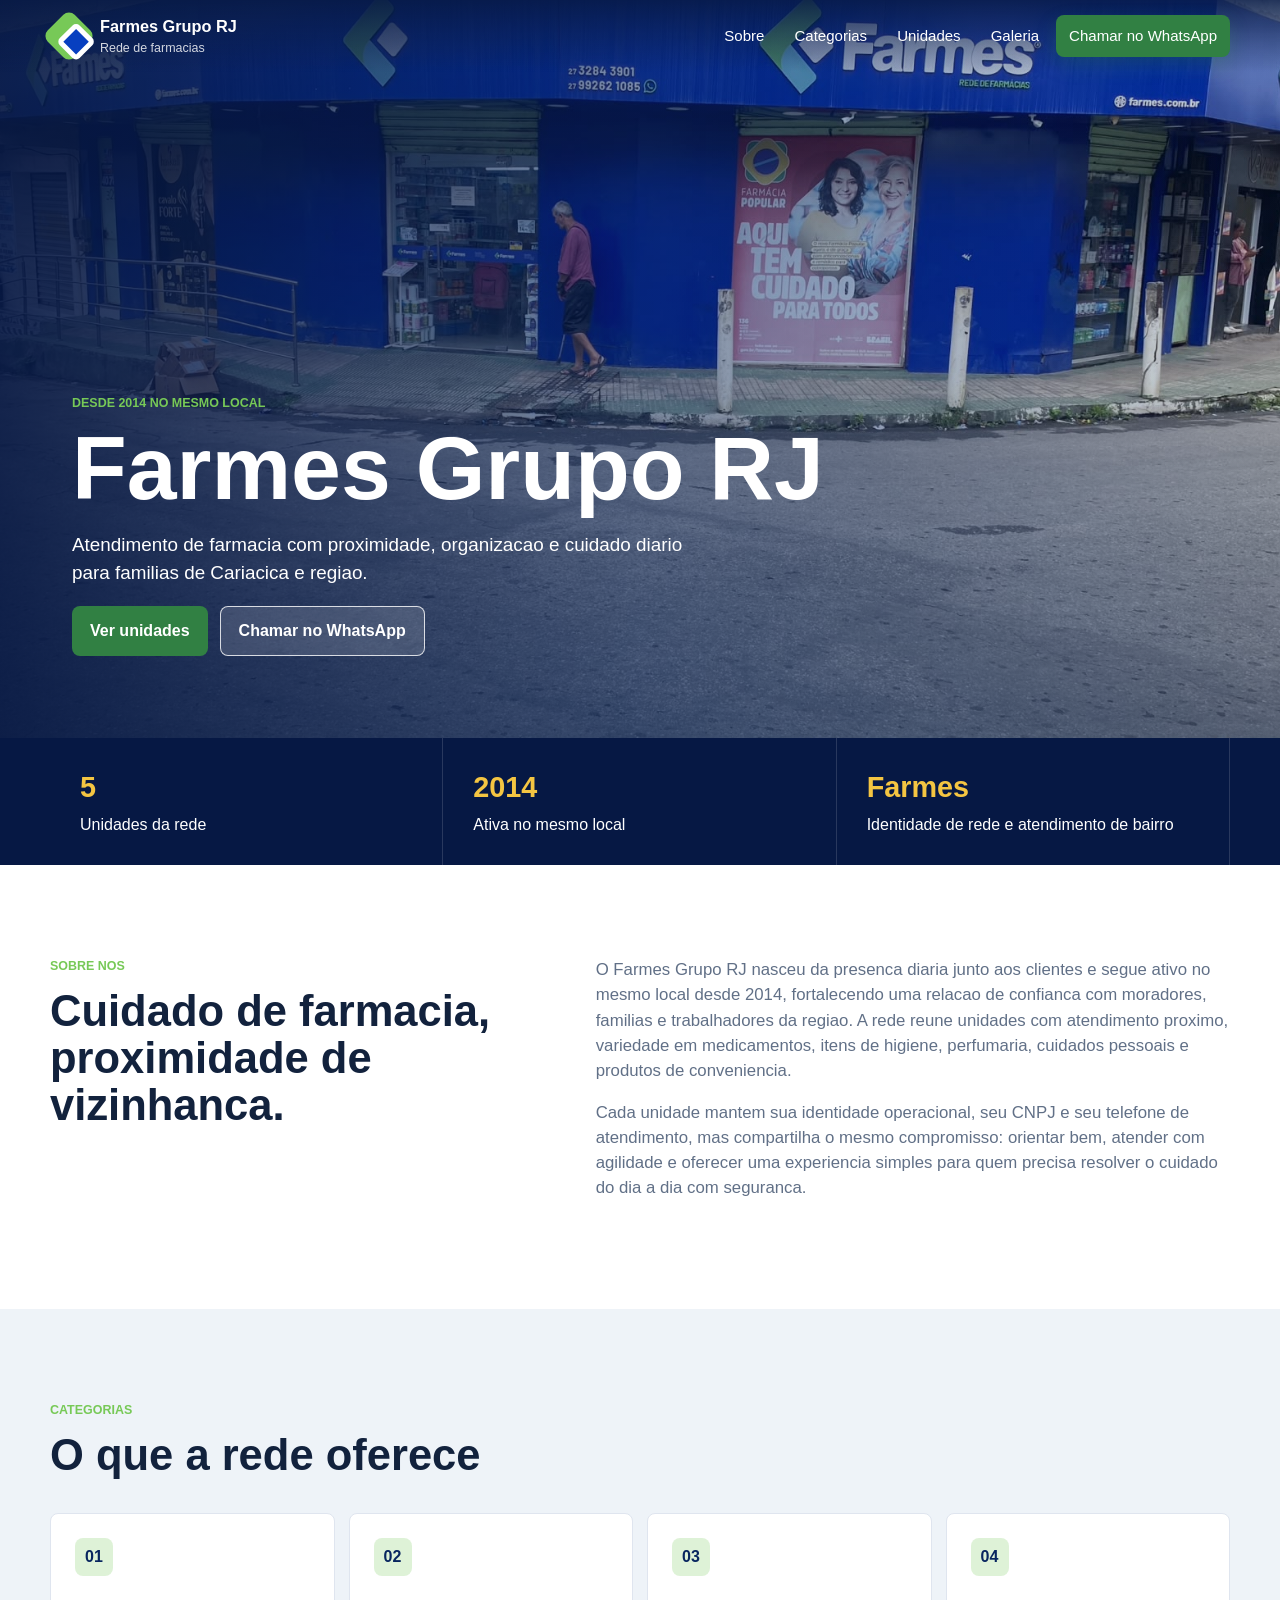
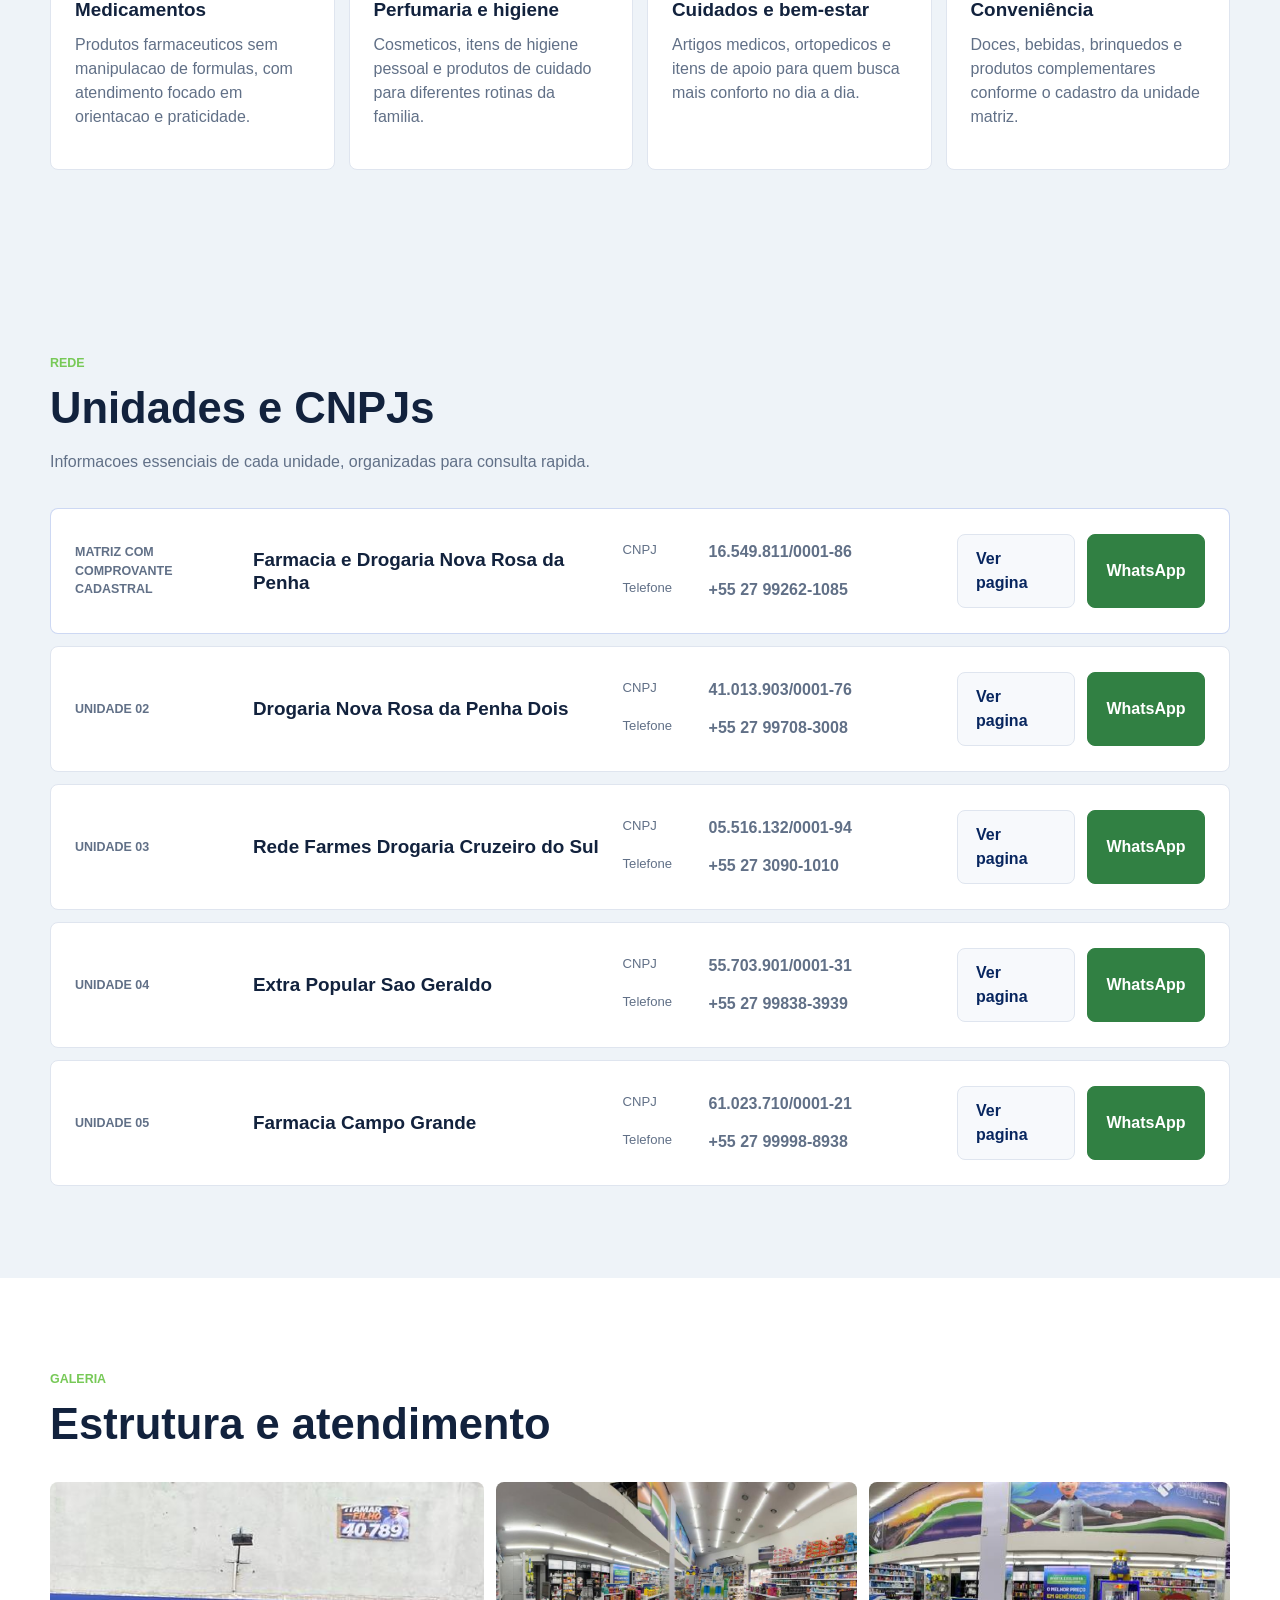
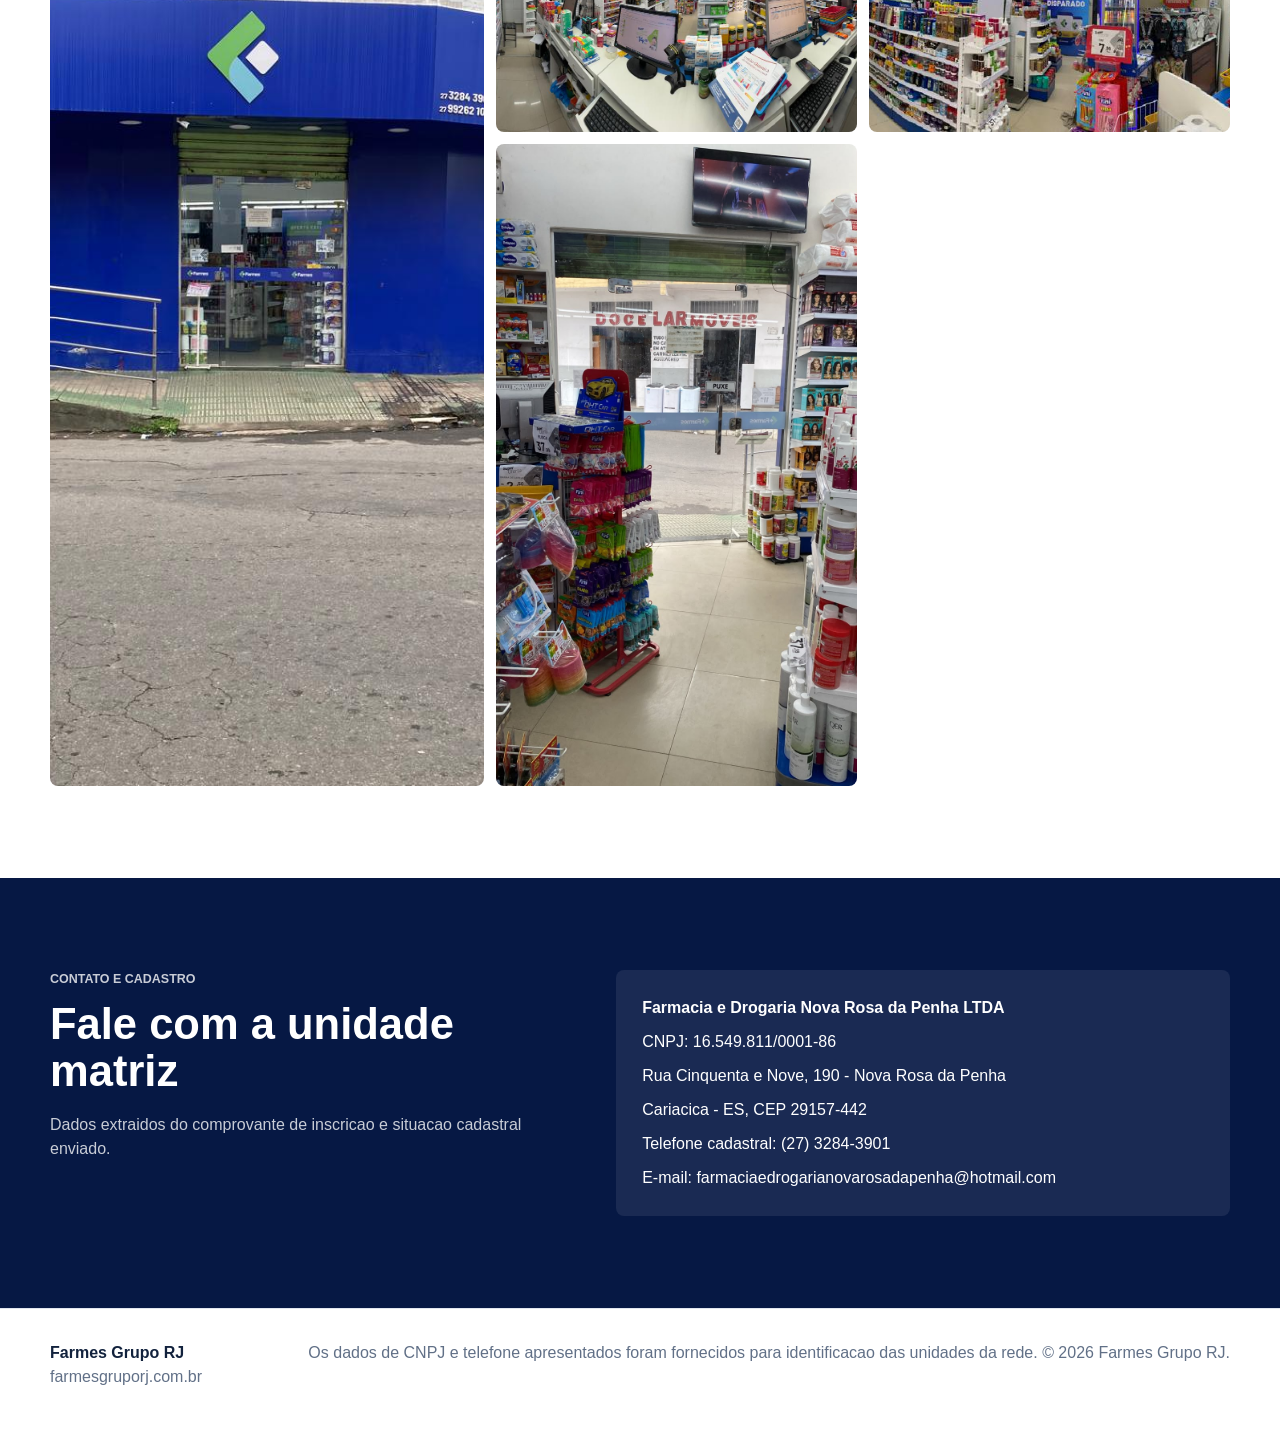
==== index.html @ f0ee7815 "initial commit" ====
<!doctype html>
<html lang="pt-BR">
  <head>
    <meta charset="utf-8">
    <meta name="viewport" content="width=device-width, initial-scale=1">
    <title>Farmes Grupo RJ | Rede de farmacias em Cariacica</title>
    <meta name="description" content="Farmes Grupo RJ: rede de farmacias com atendimento proximo, variedade em medicamentos, perfumaria, higiene pessoal e cuidados para toda a familia.">
    <meta property="og:title" content="Farmes Grupo RJ">
    <meta property="og:description" content="Rede de farmacias com unidades, telefones e atendimento de bairro desde 2014 no mesmo local.">
    <meta property="og:type" content="website">
    <meta property="og:url" content="https://farmesgruporj.com.br/">
    <meta property="og:image" content="https://farmesgruporj.com.br/img/fachada-farmes-nova-rosa.jpg">
    <link rel="canonical" href="https://farmesgruporj.com.br/">
    <link rel="icon" href="img/favicon.svg" type="image/svg+xml">
    <link rel="stylesheet" href="style.css?v=3">
  </head>
  <body>
    <header class="site-header" data-header>
      <a class="brand" href="#inicio" aria-label="Farmes Grupo RJ">
        <span class="brand-mark" aria-hidden="true"></span>
        <span>
          <strong>Farmes Grupo RJ</strong>
          <small>Rede de farmacias</small>
        </span>
      </a>
      <button class="nav-toggle" type="button" aria-expanded="false" aria-controls="site-nav">
        <span></span>
        <span></span>
        <span></span>
      </button>
      <nav id="site-nav" class="site-nav" aria-label="Navegacao principal">
        <a href="#sobre">Sobre</a>
        <a href="#servicos">Categorias</a>
        <a href="#unidades">Unidades</a>
        <a href="#galeria">Galeria</a>
        <a class="nav-cta" href="https://wa.me/5527992621085" target="_blank" rel="noopener">Chamar no WhatsApp</a>
      </nav>
    </header>

    <main id="inicio">
      <section class="hero">
        <picture>
          <source srcset="img/fachada-panoramica.jpg" media="(max-width: 760px)">
          <img src="img/fachada-farmes-nova-rosa.jpg" alt="Fachada da unidade Farmes">
        </picture>
        <div class="hero-overlay"></div>
        <div class="hero-content">
          <p class="eyebrow">Desde 2014 no mesmo local</p>
          <h1>Farmes Grupo RJ</h1>
          <p class="hero-copy">Atendimento de farmacia com proximidade, organizacao e cuidado diario para familias de Cariacica e regiao.</p>
          <div class="hero-actions">
            <a class="button primary" href="#unidades">Ver unidades</a>
            <a class="button secondary" href="https://wa.me/5527992621085" target="_blank" rel="noopener">Chamar no WhatsApp</a>
          </div>
        </div>
      </section>

      <section class="section intro-band" aria-label="Destaques da rede">
        <div class="metric">
          <strong>5</strong>
          <span>Unidades da rede</span>
        </div>
        <div class="metric">
          <strong>2014</strong>
          <span>Ativa no mesmo local</span>
        </div>
        <div class="metric">
          <strong>Farmes</strong>
          <span>Identidade de rede e atendimento de bairro</span>
        </div>
      </section>

      <section class="section split" id="sobre">
        <div>
          <p class="eyebrow">Sobre nos</p>
          <h2>Cuidado de farmacia, proximidade de vizinhanca.</h2>
        </div>
        <div class="rich-text">
          <p>O Farmes Grupo RJ nasceu da presenca diaria junto aos clientes e segue ativo no mesmo local desde 2014, fortalecendo uma relacao de confianca com moradores, familias e trabalhadores da regiao. A rede reune unidades com atendimento proximo, variedade em medicamentos, itens de higiene, perfumaria, cuidados pessoais e produtos de conveniencia.</p>
          <p>Cada unidade mantem sua identidade operacional, seu CNPJ e seu telefone de atendimento, mas compartilha o mesmo compromisso: orientar bem, atender com agilidade e oferecer uma experiencia simples para quem precisa resolver o cuidado do dia a dia com seguranca.</p>
        </div>
      </section>

      <section class="section services" id="servicos">
        <div class="section-heading">
          <p class="eyebrow">Categorias</p>
          <h2>O que a rede oferece</h2>
        </div>
        <div class="service-grid">
          <article>
            <span>01</span>
            <h3>Medicamentos</h3>
            <p>Produtos farmaceuticos sem manipulacao de formulas, com atendimento focado em orientacao e praticidade.</p>
          </article>
          <article>
            <span>02</span>
            <h3>Perfumaria e higiene</h3>
            <p>Cosmeticos, itens de higiene pessoal e produtos de cuidado para diferentes rotinas da familia.</p>
          </article>
          <article>
            <span>03</span>
            <h3>Cuidados e bem-estar</h3>
            <p>Artigos medicos, ortopedicos e itens de apoio para quem busca mais conforto no dia a dia.</p>
          </article>
          <article>
            <span>04</span>
            <h3>Conveniência</h3>
            <p>Doces, bebidas, brinquedos e produtos complementares conforme o cadastro da unidade matriz.</p>
          </article>
        </div>
      </section>

      <section class="section units" id="unidades">
        <div class="section-heading">
          <p class="eyebrow">Rede</p>
          <h2>Unidades e CNPJs</h2>
          <p>Informacoes essenciais de cada unidade, organizadas para consulta rapida.</p>
        </div>
        <div class="unit-grid">
          <article class="unit-card featured">
            <p class="unit-tag">Matriz com comprovante cadastral</p>
            <h3>Farmacia e Drogaria Nova Rosa da Penha</h3>
            <dl>
              <div><dt>CNPJ</dt><dd>16.549.811/0001-86</dd></div>
              <div><dt>Telefone</dt><dd>+55 27 99262-1085</dd></div>
            </dl>
            <div class="card-actions">
              <a href="unidades/nova-rosa-da-penha.html">Ver pagina</a>
              <a href="https://wa.me/5527992621085" target="_blank" rel="noopener">WhatsApp</a>
            </div>
          </article>
          <article class="unit-card">
            <p class="unit-tag">Unidade 02</p>
            <h3>Drogaria Nova Rosa da Penha Dois</h3>
            <dl>
              <div><dt>CNPJ</dt><dd>41.013.903/0001-76</dd></div>
              <div><dt>Telefone</dt><dd>+55 27 99708-3008</dd></div>
            </dl>
            <div class="card-actions">
              <a href="unidades/nova-rosa-da-penha-dois.html">Ver pagina</a>
              <a href="https://wa.me/5527997083008" target="_blank" rel="noopener">WhatsApp</a>
            </div>
          </article>
          <article class="unit-card">
            <p class="unit-tag">Unidade 03</p>
            <h3>Rede Farmes Drogaria Cruzeiro do Sul</h3>
            <dl>
              <div><dt>CNPJ</dt><dd>05.516.132/0001-94</dd></div>
              <div><dt>Telefone</dt><dd>+55 27 3090-1010</dd></div>
            </dl>
            <div class="card-actions">
              <a href="unidades/cruzeiro-do-sul.html">Ver pagina</a>
              <a href="https://wa.me/552730901010" target="_blank" rel="noopener">WhatsApp</a>
            </div>
          </article>
          <article class="unit-card">
            <p class="unit-tag">Unidade 04</p>
            <h3>Extra Popular Sao Geraldo</h3>
            <dl>
              <div><dt>CNPJ</dt><dd>55.703.901/0001-31</dd></div>
              <div><dt>Telefone</dt><dd>+55 27 99838-3939</dd></div>
            </dl>
            <div class="card-actions">
              <a href="unidades/extra-popular-sao-geraldo.html">Ver pagina</a>
              <a href="https://wa.me/5527998383939" target="_blank" rel="noopener">WhatsApp</a>
            </div>
          </article>
          <article class="unit-card">
            <p class="unit-tag">Unidade 05</p>
            <h3>Farmacia Campo Grande</h3>
            <dl>
              <div><dt>CNPJ</dt><dd>61.023.710/0001-21</dd></div>
              <div><dt>Telefone</dt><dd>+55 27 99998-8938</dd></div>
            </dl>
            <div class="card-actions">
              <a href="unidades/farmacia-campo-grande.html">Ver pagina</a>
              <a href="https://wa.me/5527999988938" target="_blank" rel="noopener">WhatsApp</a>
            </div>
          </article>
        </div>
      </section>

      <section class="section gallery" id="galeria">
        <div class="section-heading">
          <p class="eyebrow">Galeria</p>
          <h2>Estrutura e atendimento</h2>
        </div>
        <div class="gallery-grid">
          <a class="gallery-item" href="#foto-1" aria-label="Ampliar fachada lateral"><img src="img/fachada-lateral.jpg" alt="Fachada lateral da Farmes"></a>
          <a class="gallery-item" href="#foto-2" aria-label="Ampliar interior da farmacia"><img src="img/interior-balcao.jpg" alt="Interior da farmacia com balcao e prateleiras"></a>
          <a class="gallery-item" href="#foto-3" aria-label="Ampliar corredores de produtos"><img src="img/corredores-produtos.jpg" alt="Corredores com produtos de farmacia"></a>
          <a class="gallery-item" href="#foto-4" aria-label="Ampliar entrada da loja"><img src="img/entrada-loja.jpg" alt="Entrada da loja vista por dentro"></a>
        </div>
      </section>

      <section class="section contact" id="contato">
        <div>
          <p class="eyebrow">Contato e cadastro</p>
          <h2>Fale com a unidade matriz</h2>
          <p>Dados extraidos do comprovante de inscricao e situacao cadastral enviado.</p>
        </div>
        <address>
          <strong>Farmacia e Drogaria Nova Rosa da Penha LTDA</strong>
          <span>CNPJ: 16.549.811/0001-86</span>
          <span>Rua Cinquenta e Nove, 190 - Nova Rosa da Penha</span>
          <span>Cariacica - ES, CEP 29157-442</span>
          <span>Telefone cadastral: (27) 3284-3901</span>
          <span>E-mail: farmaciaedrogarianovarosadapenha@hotmail.com</span>
        </address>
      </section>
    </main>

    <footer class="site-footer" id="privacidade">
      <div>
        <strong>Farmes Grupo RJ</strong>
        <p>farmesgruporj.com.br</p>
      </div>
      <p>Os dados de CNPJ e telefone apresentados foram fornecidos para identificacao das unidades da rede. © 2026 Farmes Grupo RJ.</p>
    </footer>

    <div class="lightbox" id="foto-1" aria-label="Fachada lateral ampliada">
      <a class="modal-close" href="#galeria" aria-label="Fechar imagem">×</a>
      <img src="img/fachada-lateral.jpg" alt="Fachada lateral da Farmes ampliada">
    </div>
    <div class="lightbox" id="foto-2" aria-label="Interior da farmacia ampliado">
      <a class="modal-close" href="#galeria" aria-label="Fechar imagem">×</a>
      <img src="img/interior-balcao.jpg" alt="Interior da farmacia ampliado">
    </div>
    <div class="lightbox" id="foto-3" aria-label="Corredores de produtos ampliados">
      <a class="modal-close" href="#galeria" aria-label="Fechar imagem">×</a>
      <img src="img/corredores-produtos.jpg" alt="Corredores com produtos ampliados">
    </div>
    <div class="lightbox" id="foto-4" aria-label="Entrada da loja ampliada">
      <a class="modal-close" href="#galeria" aria-label="Fechar imagem">×</a>
      <img src="img/entrada-loja.jpg" alt="Entrada da loja ampliada">
    </div>

    <script src="script.js?v=2"></script>
  </body>
</html>
---- style.css ----
:root {
  --blue: #073fc0;
  --blue-dark: #08265f;
  --blue-900: #061844;
  --green: #77c957;
  --green-dark: #318043;
  --ink: #12223d;
  --muted: #617087;
  --line: #dfe5ef;
  --paper: #f7f9fc;
  --paper-strong: #eef3f8;
  --white: #ffffff;
  --accent: #f4c542;
  --shadow: 0 14px 34px rgba(8, 38, 95, 0.12);
}

* {
  box-sizing: border-box;
}

html {
  scroll-behavior: smooth;
}

body {
  margin: 0;
  color: var(--ink);
  background: var(--paper);
  font-family: Arial, Helvetica, sans-serif;
  line-height: 1.5;
}

img {
  display: block;
  width: 100%;
}

a {
  color: inherit;
  text-decoration: none;
}

.site-header {
  position: fixed;
  inset: 0 0 auto;
  z-index: 20;
  display: flex;
  align-items: center;
  justify-content: space-between;
  min-height: 72px;
  padding: 12px max(22px, calc((100vw - 1180px) / 2));
  color: var(--white);
  background: linear-gradient(180deg, rgba(6, 24, 68, 0.84), rgba(6, 24, 68, 0));
  transition: background 180ms ease, box-shadow 180ms ease;
}

.site-header.is-scrolled,
.unit-page .site-header {
  background: rgba(255, 255, 255, 0.96);
  color: var(--ink);
  box-shadow: 0 1px 18px rgba(18, 34, 61, 0.12);
}

.brand {
  display: inline-flex;
  align-items: center;
  gap: 12px;
  min-width: 210px;
}

.brand-mark {
  position: relative;
  width: 38px;
  height: 38px;
  border-radius: 8px;
  background: var(--green);
  transform: rotate(45deg);
}

.brand-mark::after {
  content: "";
  position: absolute;
  width: 18px;
  height: 18px;
  right: -4px;
  bottom: 6px;
  border-radius: 5px;
  background: var(--blue);
  border: 5px solid var(--white);
}

.brand strong,
.brand small {
  display: block;
}

.brand strong {
  font-size: 1.02rem;
}

.brand small {
  color: currentColor;
  font-size: 0.78rem;
  opacity: 0.82;
}

.site-nav {
  display: flex;
  align-items: center;
  gap: 4px;
  font-size: 0.94rem;
}

.site-nav a {
  padding: 10px 13px;
  border-radius: 8px;
}

.site-nav a:hover,
.site-nav a:focus-visible {
  background: rgba(119, 201, 87, 0.18);
  outline: none;
}

.nav-cta {
  color: var(--white);
  background: var(--green-dark);
  box-shadow: 0 8px 20px rgba(49, 128, 67, 0.24);
}

.nav-toggle {
  display: none;
  width: 42px;
  height: 42px;
  border: 1px solid currentColor;
  border-radius: 8px;
  color: inherit;
  background: transparent;
}

.nav-toggle span {
  display: block;
  width: 18px;
  height: 2px;
  margin: 4px auto;
  background: currentColor;
}

.hero {
  position: relative;
  min-height: 82vh;
  display: grid;
  align-items: end;
  overflow: hidden;
}

.hero picture,
.hero img,
.hero-overlay {
  position: absolute;
  inset: 0;
  height: 100%;
}

.hero img {
  object-fit: cover;
}

.hero-overlay {
  background:
    linear-gradient(90deg, rgba(6, 24, 68, 0.92), rgba(8, 38, 95, 0.50), rgba(8, 38, 95, 0.18)),
    linear-gradient(0deg, rgba(18, 34, 61, 0.48), rgba(18, 34, 61, 0.02) 48%);
}

.hero-content {
  position: relative;
  width: min(100%, 1180px);
  margin: 0 auto;
  padding: 150px 22px 82px;
  color: var(--white);
}

.eyebrow {
  margin: 0 0 12px;
  color: var(--green);
  font-size: 0.78rem;
  font-weight: 700;
  letter-spacing: 0;
  text-transform: uppercase;
}

h1,
h2,
h3,
p {
  margin-top: 0;
}

h1 {
  margin-bottom: 18px;
  max-width: 760px;
  font-size: clamp(3rem, 7vw, 6.4rem);
  line-height: 0.98;
  letter-spacing: 0;
}

h2 {
  margin-bottom: 18px;
  font-size: clamp(1.9rem, 3.4vw, 3rem);
  line-height: 1.08;
  letter-spacing: 0;
}

h3 {
  margin-bottom: 12px;
  font-size: 1.18rem;
  line-height: 1.22;
}

.hero-copy {
  max-width: 620px;
  font-size: 1.18rem;
}

.hero-actions,
.card-actions,
.unit-actions {
  display: flex;
  flex-wrap: wrap;
  gap: 12px;
}

.button,
.card-actions a,
.unit-actions a {
  display: inline-flex;
  align-items: center;
  justify-content: center;
  min-height: 44px;
  padding: 12px 18px;
  border-radius: 8px;
  font-weight: 700;
  transition: transform 160ms ease, box-shadow 160ms ease, background 160ms ease;
}

.button:hover,
.card-actions a:hover,
.unit-actions a:hover,
.button:focus-visible,
.card-actions a:focus-visible,
.unit-actions a:focus-visible {
  transform: translateY(-1px);
  outline: none;
}

.button.primary,
.unit-actions a:first-child {
  color: var(--white);
  background: var(--green-dark);
}

.button.secondary,
.unit-actions a:last-child {
  color: var(--white);
  border: 1px solid rgba(255, 255, 255, 0.8);
  background: rgba(255, 255, 255, 0.14);
}

.section {
  padding: clamp(54px, 8vw, 92px) max(22px, calc((100vw - 1180px) / 2));
  background: var(--white);
}

.intro-band {
  display: grid;
  grid-template-columns: repeat(3, minmax(0, 1fr));
  gap: 0;
  padding-top: 0;
  padding-bottom: 0;
  background: var(--blue-900);
}

.metric {
  min-height: 120px;
  padding: 28px 30px;
  color: var(--white);
  border-right: 1px solid rgba(255, 255, 255, 0.14);
  background: transparent;
}

.metric strong {
  display: block;
  margin-bottom: 4px;
  color: var(--accent);
  font-size: 1.8rem;
}

.split {
  display: grid;
  grid-template-columns: minmax(260px, 0.85fr) minmax(280px, 1.15fr);
  gap: clamp(28px, 6vw, 90px);
  align-items: start;
}

.rich-text {
  color: var(--muted);
  font-size: 1.05rem;
  max-width: 720px;
}

.services,
.units {
  background: var(--paper-strong);
}

.section-heading {
  max-width: 780px;
  margin-bottom: 34px;
}

.section-heading p:not(.eyebrow) {
  color: var(--muted);
}

.service-grid,
.unit-grid {
  display: grid;
  grid-template-columns: repeat(4, minmax(0, 1fr));
  gap: 14px;
}

.service-grid article,
.unit-card {
  min-height: 100%;
  padding: 24px;
  border: 1px solid var(--line);
  border-radius: 8px;
  background: var(--white);
}

.service-grid span {
  display: inline-flex;
  align-items: center;
  justify-content: center;
  width: 38px;
  height: 38px;
  margin-bottom: 22px;
  border-radius: 8px;
  color: var(--blue-dark);
  background: rgba(119, 201, 87, 0.24);
  font-weight: 700;
}

.service-grid p,
.unit-card dd,
.unit-card p,
.site-footer p,
.unit-summary p {
  color: var(--muted);
}

.unit-grid {
  grid-template-columns: 1fr;
  gap: 12px;
}

.unit-card.featured {
  border-color: rgba(7, 63, 192, 0.20);
  box-shadow: none;
}

.unit-card {
  display: grid;
  grid-template-columns: 160px minmax(240px, 1fr) minmax(300px, 0.9fr) minmax(230px, auto);
  gap: 18px;
  align-items: center;
}

.unit-tag {
  margin-bottom: 0;
  color: var(--green-dark);
  font-size: 0.78rem;
  font-weight: 700;
  text-transform: uppercase;
}

.unit-card h3 {
  margin-bottom: 0;
}

dl {
  margin: 0;
}

dl div {
  display: grid;
  grid-template-columns: 76px 1fr;
  gap: 10px;
  padding: 7px 0;
  border-top: 0;
}

dt {
  color: var(--muted);
  font-size: 0.82rem;
}

dd {
  margin: 0;
  font-weight: 700;
}

.card-actions a {
  flex: 1 1 104px;
  color: var(--blue-dark);
  border: 1px solid var(--line);
  background: var(--paper);
}

.card-actions a:last-child {
  color: var(--white);
  border-color: var(--green-dark);
  background: var(--green-dark);
}

.gallery-grid {
  display: grid;
  grid-template-columns: 1.2fr 1fr 1fr;
  gap: 12px;
}

.gallery-grid button,
.gallery-item {
  min-height: 250px;
  padding: 0;
  overflow: hidden;
  border: 0;
  border-radius: 8px;
  background: var(--paper);
  cursor: pointer;
}

.gallery-grid button:first-child,
.gallery-item:first-child {
  grid-row: span 2;
}

.gallery-grid img {
  height: 100%;
  object-fit: cover;
  transition: transform 180ms ease;
}

.gallery-grid button:hover img,
.gallery-grid button:focus-visible img,
.gallery-item:hover img,
.gallery-item:focus-visible img {
  transform: scale(1.035);
}

.contact {
  display: grid;
  grid-template-columns: 0.9fr 1.1fr;
  gap: clamp(24px, 5vw, 70px);
  color: var(--white);
  background: var(--blue-900);
}

.contact > *,
.unit-summary,
.data-panel,
.unit-card,
address {
  min-width: 0;
}

.contact .eyebrow,
.contact p {
  color: rgba(255, 255, 255, 0.78);
}

address {
  display: grid;
  gap: 10px;
  padding: 26px;
  border-radius: 8px;
  font-style: normal;
  background: rgba(255, 255, 255, 0.08);
  overflow-wrap: anywhere;
}

.site-footer {
  display: flex;
  justify-content: space-between;
  gap: 24px;
  padding: 32px max(22px, calc((100vw - 1180px) / 2));
  border-top: 1px solid var(--line);
  background: var(--white);
}

.modal,
.lightbox {
  position: fixed;
  inset: 0;
  z-index: 40;
  display: none;
  place-items: center;
  padding: 24px;
  background: rgba(8, 38, 95, 0.88);
}

.lightbox:target {
  display: grid;
}

.modal img,
.lightbox img {
  width: min(1100px, 100%);
  max-height: 86vh;
  object-fit: contain;
  border-radius: 8px;
  background: var(--white);
}

.modal-close {
  position: fixed;
  top: 18px;
  right: 18px;
  width: 44px;
  height: 44px;
  border: 0;
  border-radius: 8px;
  color: var(--ink);
  background: var(--white);
  font-size: 1.8rem;
  cursor: pointer;
  text-align: center;
  line-height: 44px;
}

.unit-page {
  background: var(--paper);
}

.unit-hero {
  padding: 132px max(22px, calc((100vw - 1180px) / 2)) 64px;
  color: var(--white);
  background:
    linear-gradient(90deg, rgba(8, 38, 95, 0.95), rgba(8, 38, 95, 0.64)),
    url("img/fachada-panoramica.jpg") center/cover;
}

.unit-page .unit-hero {
  background:
    linear-gradient(90deg, rgba(8, 38, 95, 0.95), rgba(8, 38, 95, 0.64)),
    url("../img/fachada-panoramica.jpg") center/cover;
}

.unit-hero h1 {
  max-width: 900px;
  font-size: clamp(2.5rem, 6vw, 5.7rem);
}

.unit-detail {
  display: grid;
  grid-template-columns: minmax(300px, 0.9fr) minmax(300px, 1.1fr);
  gap: 24px;
  align-items: start;
}

.unit-summary,
.data-panel {
  padding: 28px;
  border: 1px solid var(--line);
  border-radius: 8px;
  background: var(--white);
}

.data-panel h2 {
  font-size: 1.7rem;
}

.unit-actions a:last-child {
  color: var(--blue-dark);
  border-color: var(--line);
  background: var(--white);
}

@media (max-width: 1080px) {
  .service-grid {
    grid-template-columns: repeat(2, minmax(0, 1fr));
  }

  .unit-card {
    grid-template-columns: 130px minmax(220px, 1fr);
  }

  .unit-card dl,
  .unit-card .card-actions {
    grid-column: 2;
  }
}

@media (max-width: 820px) {
  .nav-toggle {
    display: block;
  }

  .site-nav {
    position: fixed;
    top: 72px;
    right: 14px;
    left: 14px;
    display: none;
    padding: 12px;
    border: 1px solid var(--line);
    border-radius: 8px;
    color: var(--ink);
    background: var(--white);
    box-shadow: var(--shadow);
  }

  .site-nav.is-open {
    display: grid;
  }

  .nav-cta {
    color: var(--white) !important;
  }

  .hero {
    min-height: 78vh;
  }

  .hero-content {
    padding-bottom: 52px;
  }

  .intro-band,
  .split,
  .contact,
  .unit-detail {
    grid-template-columns: 1fr;
  }

  .gallery-grid {
    grid-template-columns: 1fr;
  }

  .gallery-grid button:first-child,
  .gallery-item:first-child {
    grid-row: auto;
  }

  .site-footer {
    display: block;
  }
}

@media (max-width: 620px) {
  .brand {
    min-width: 0;
  }

  .brand small {
    display: none;
  }

  h1 {
    font-size: 2.9rem;
  }

  .service-grid {
    grid-template-columns: 1fr;
  }

  .intro-band {
    grid-template-columns: 1fr;
  }

  .metric {
    min-height: auto;
    border-right: 0;
    border-bottom: 1px solid rgba(255, 255, 255, 0.14);
  }

  .unit-card {
    grid-template-columns: 1fr;
    gap: 12px;
  }

  .unit-card dl,
  .unit-card .card-actions {
    grid-column: auto;
  }

  dl div {
    grid-template-columns: 1fr;
    gap: 2px;
  }
}
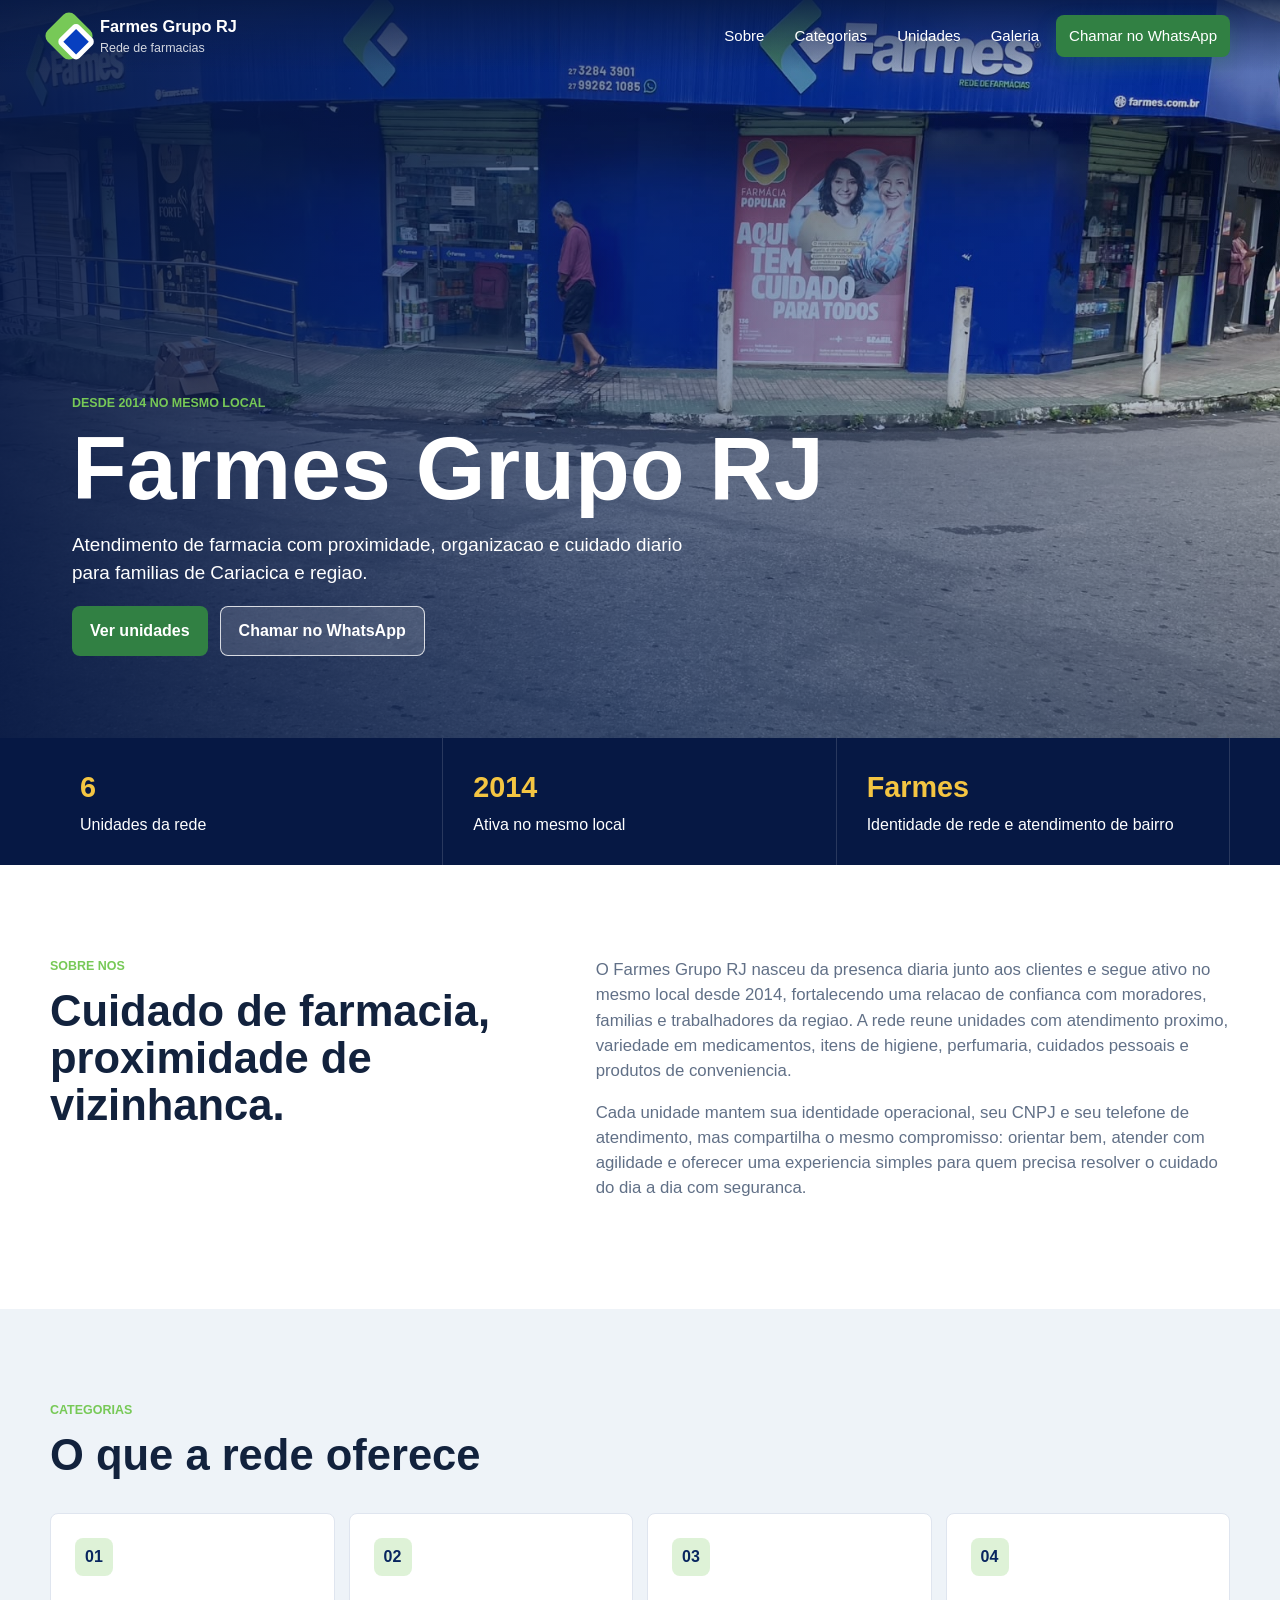
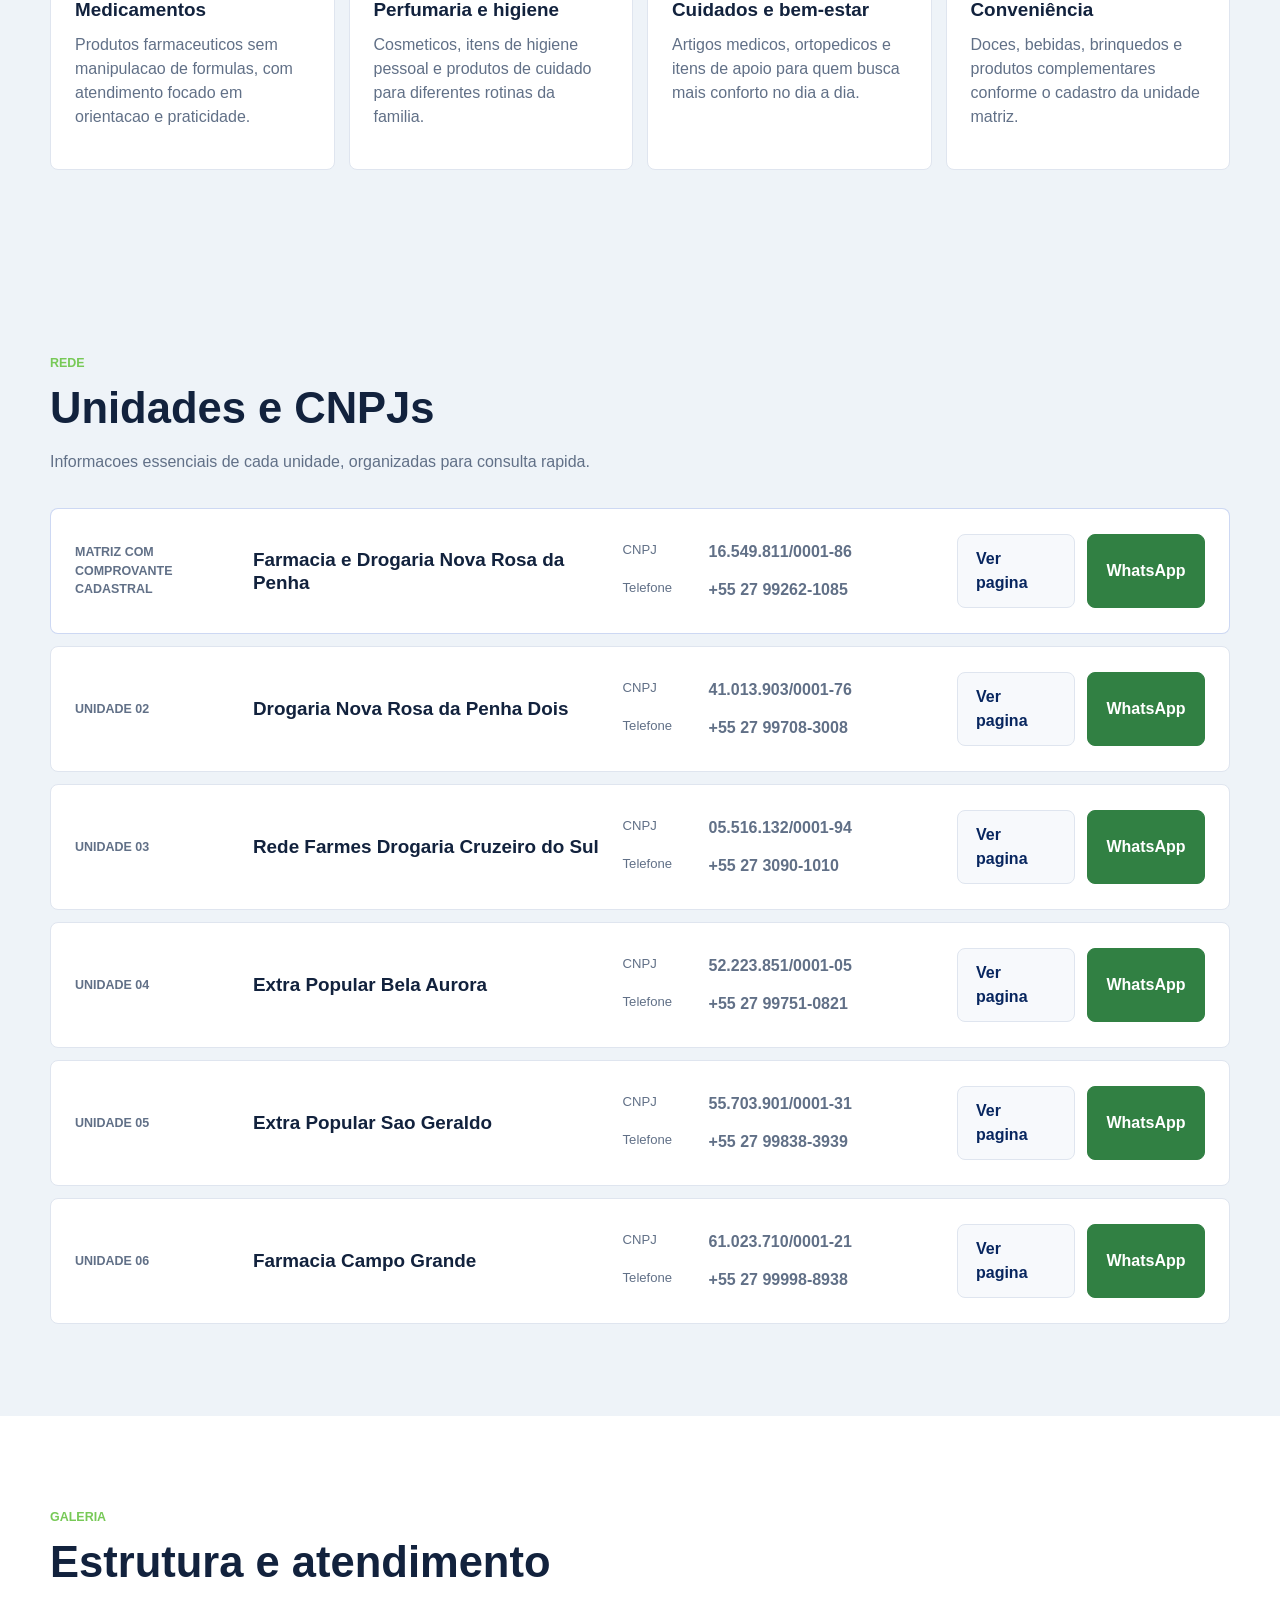
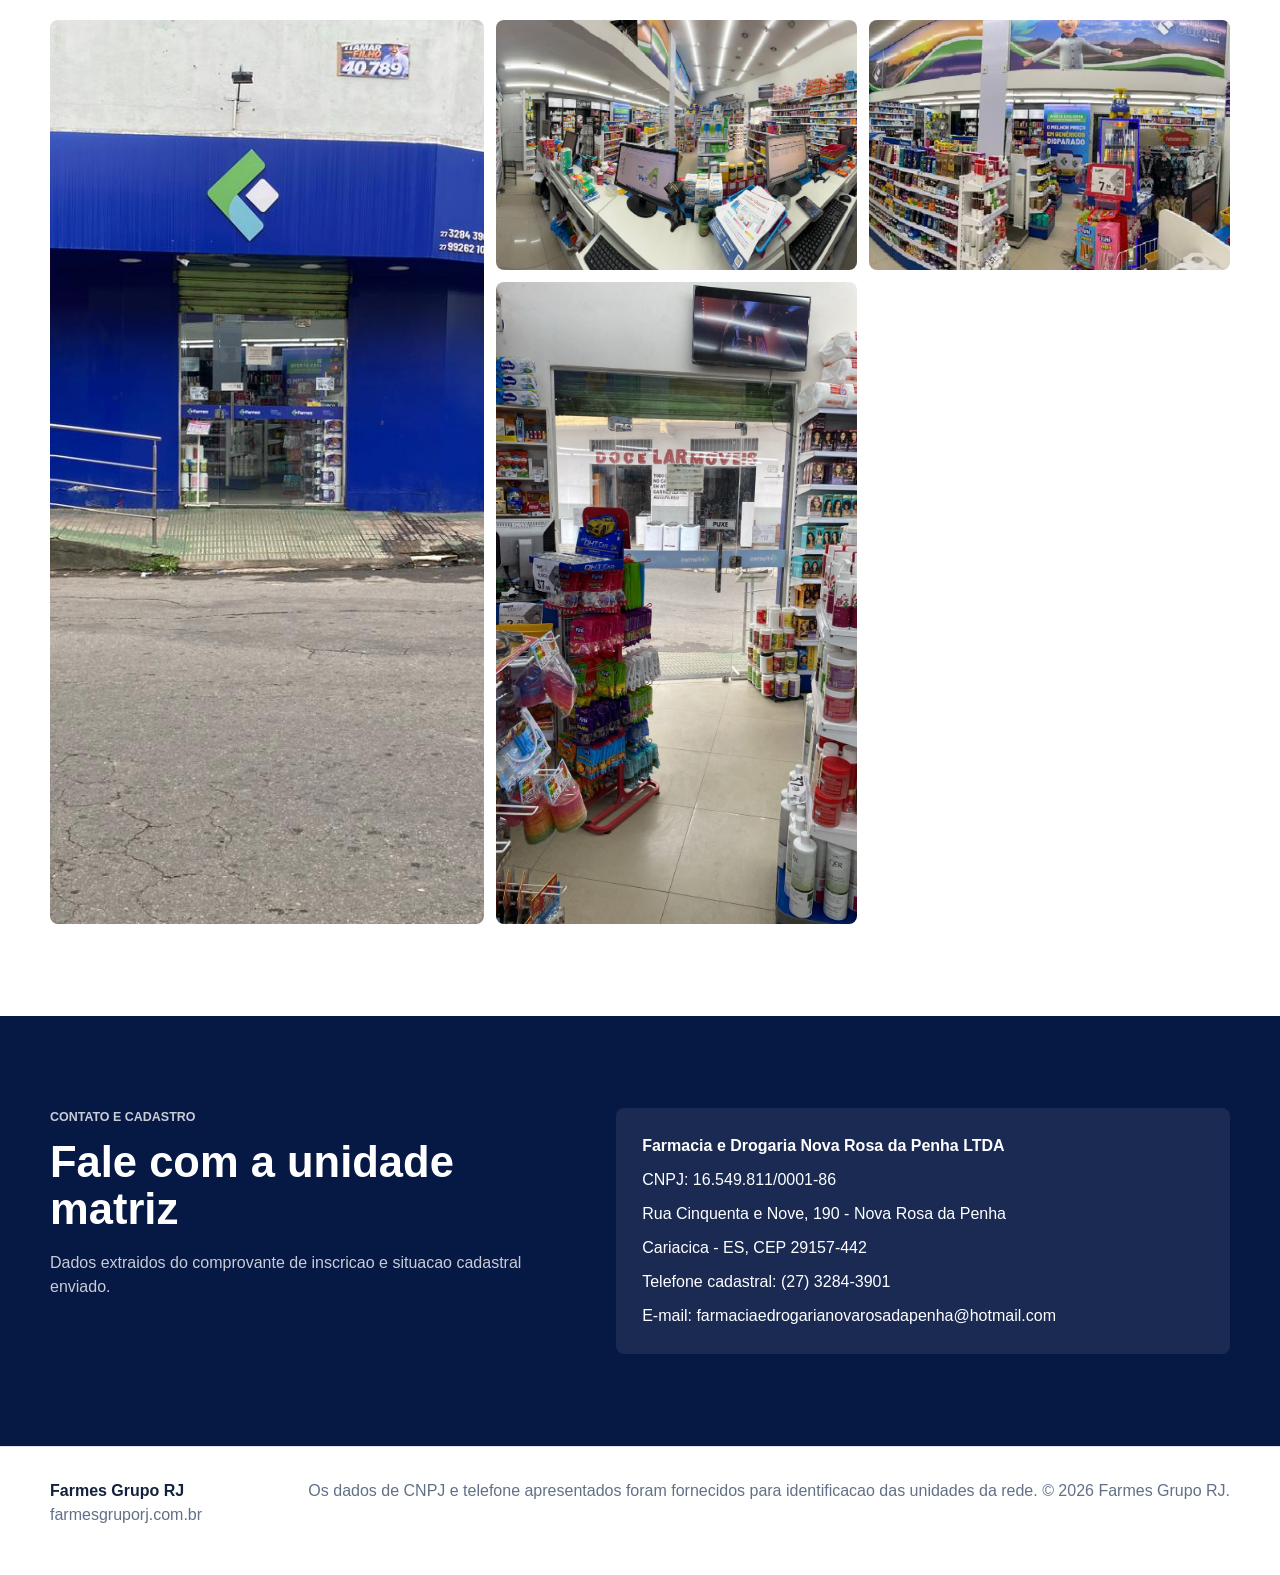
==== commit 0619332f: "incluindo dados" ====
--- a/index.html
+++ b/index.html
@@ -57,7 +57,7 @@
 
       <section class="section intro-band" aria-label="Destaques da rede">
         <div class="metric">
-          <strong>5</strong>
+          <strong>6</strong>
           <span>Unidades da rede</span>
         </div>
         <div class="metric">
@@ -155,6 +155,18 @@
           </article>
           <article class="unit-card">
             <p class="unit-tag">Unidade 04</p>
+            <h3>Extra Popular Bela Aurora</h3>
+            <dl>
+              <div><dt>CNPJ</dt><dd>52.223.851/0001-05</dd></div>
+              <div><dt>Telefone</dt><dd>+55 27 99751-0821</dd></div>
+            </dl>
+            <div class="card-actions">
+              <a href="unidades/extra-popular-bela-aurora.html">Ver pagina</a>
+              <a href="https://wa.me/5527997510821" target="_blank" rel="noopener">WhatsApp</a>
+            </div>
+          </article>
+          <article class="unit-card">
+            <p class="unit-tag">Unidade 05</p>
             <h3>Extra Popular Sao Geraldo</h3>
             <dl>
               <div><dt>CNPJ</dt><dd>55.703.901/0001-31</dd></div>
@@ -166,7 +178,7 @@
             </div>
           </article>
           <article class="unit-card">
-            <p class="unit-tag">Unidade 05</p>
+            <p class="unit-tag">Unidade 06</p>
             <h3>Farmacia Campo Grande</h3>
             <dl>
               <div><dt>CNPJ</dt><dd>61.023.710/0001-21</dd></div>
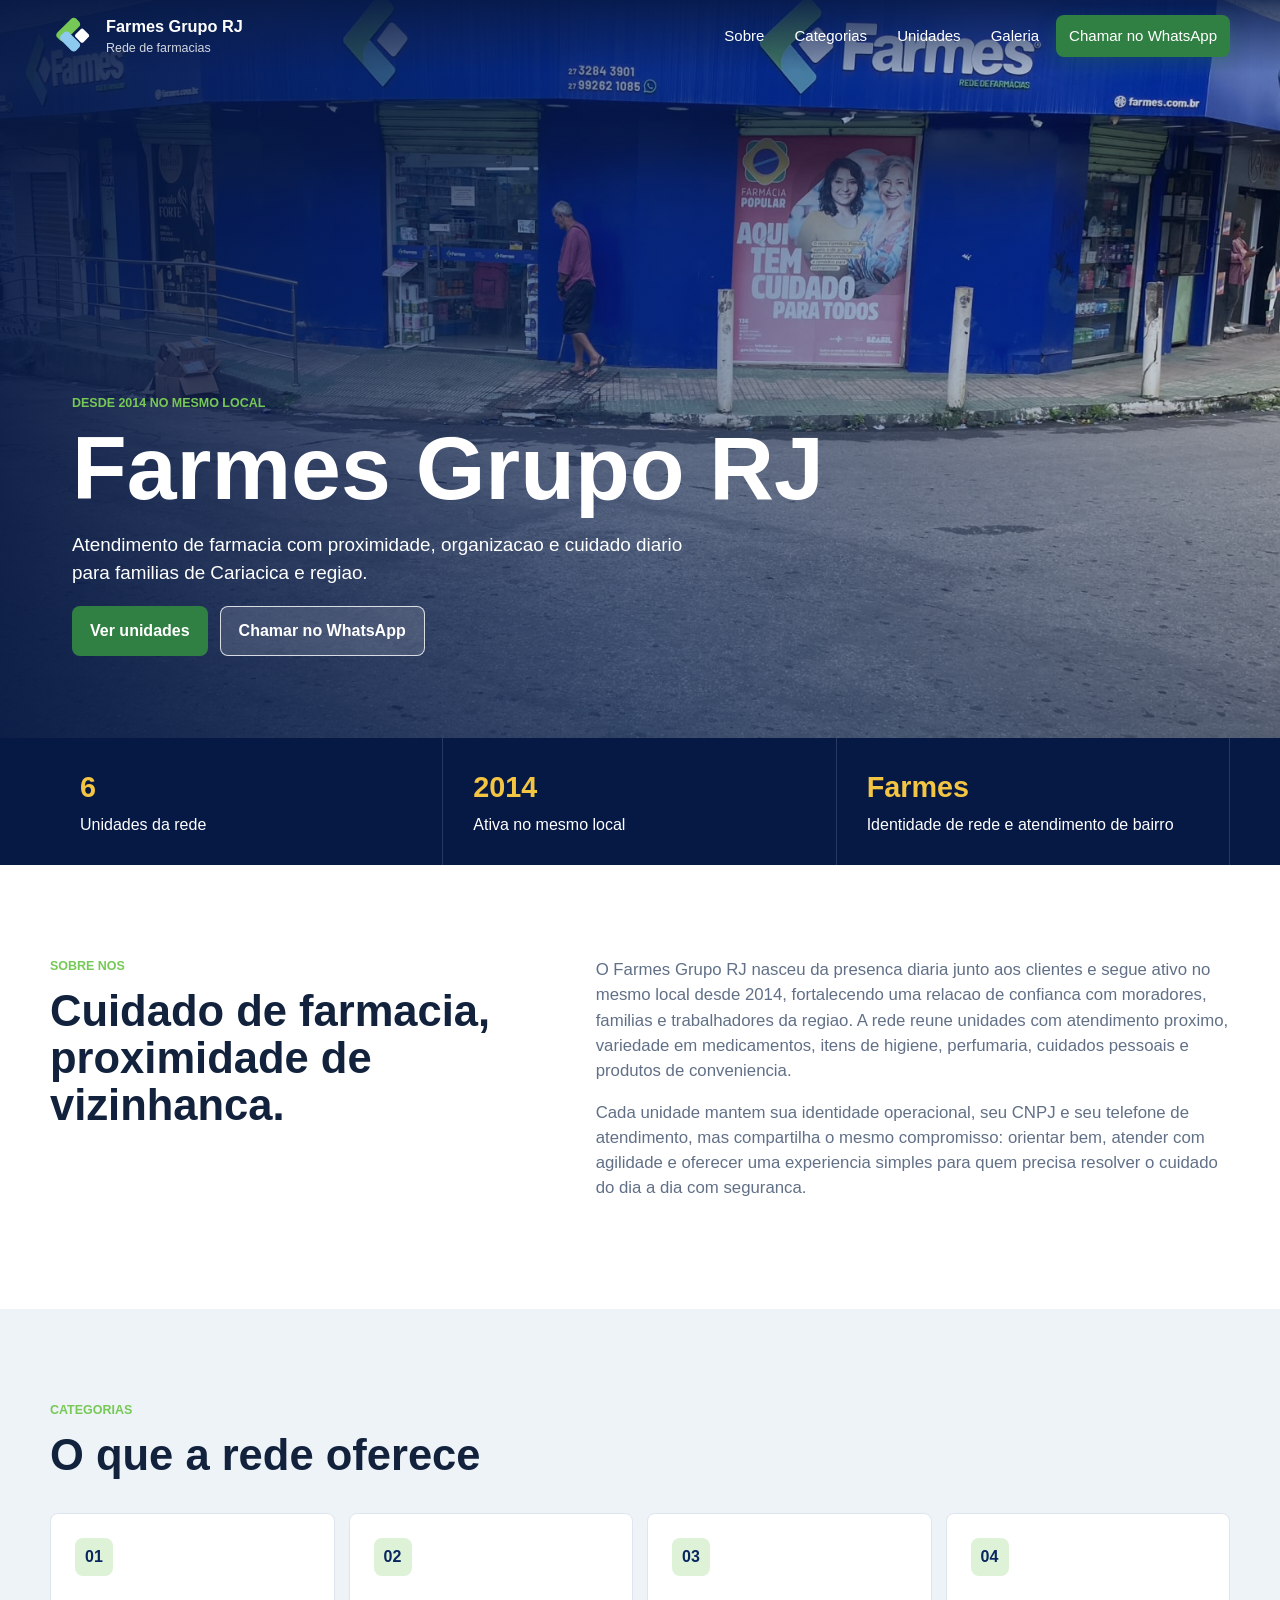
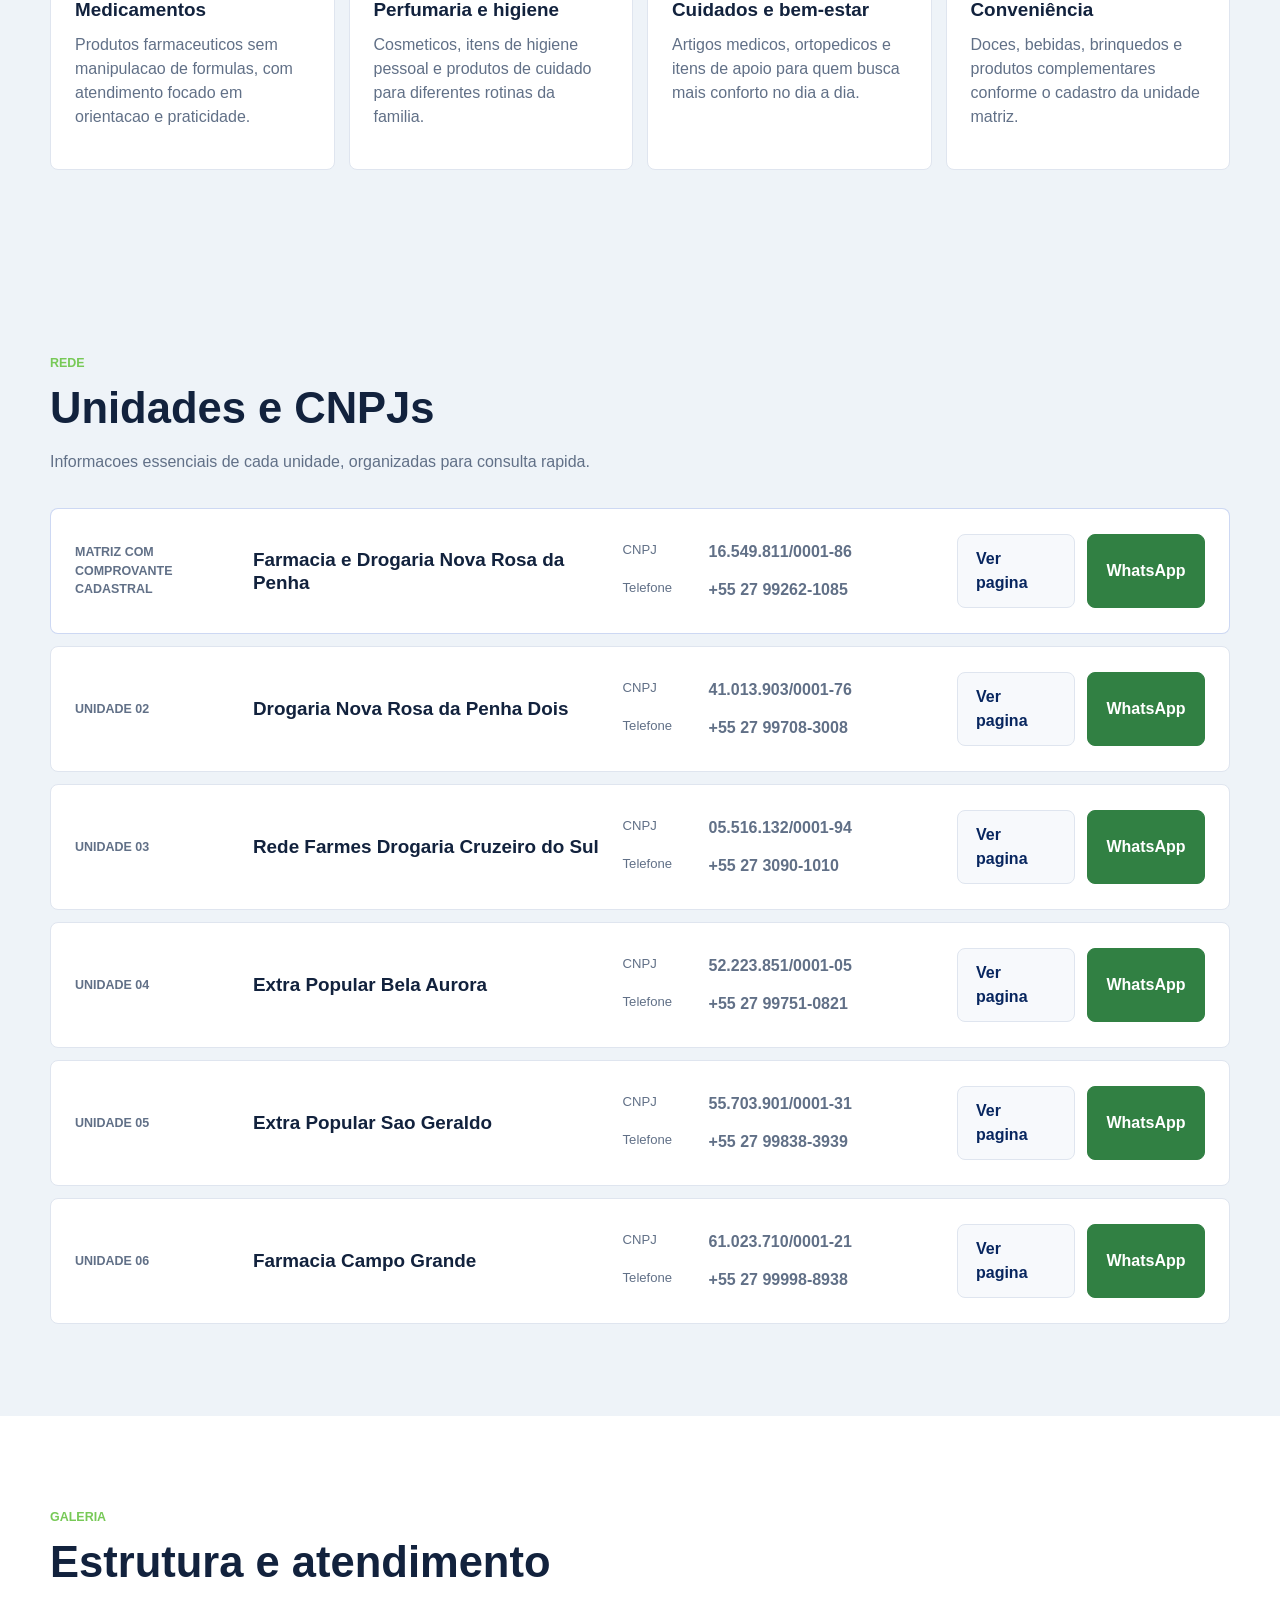
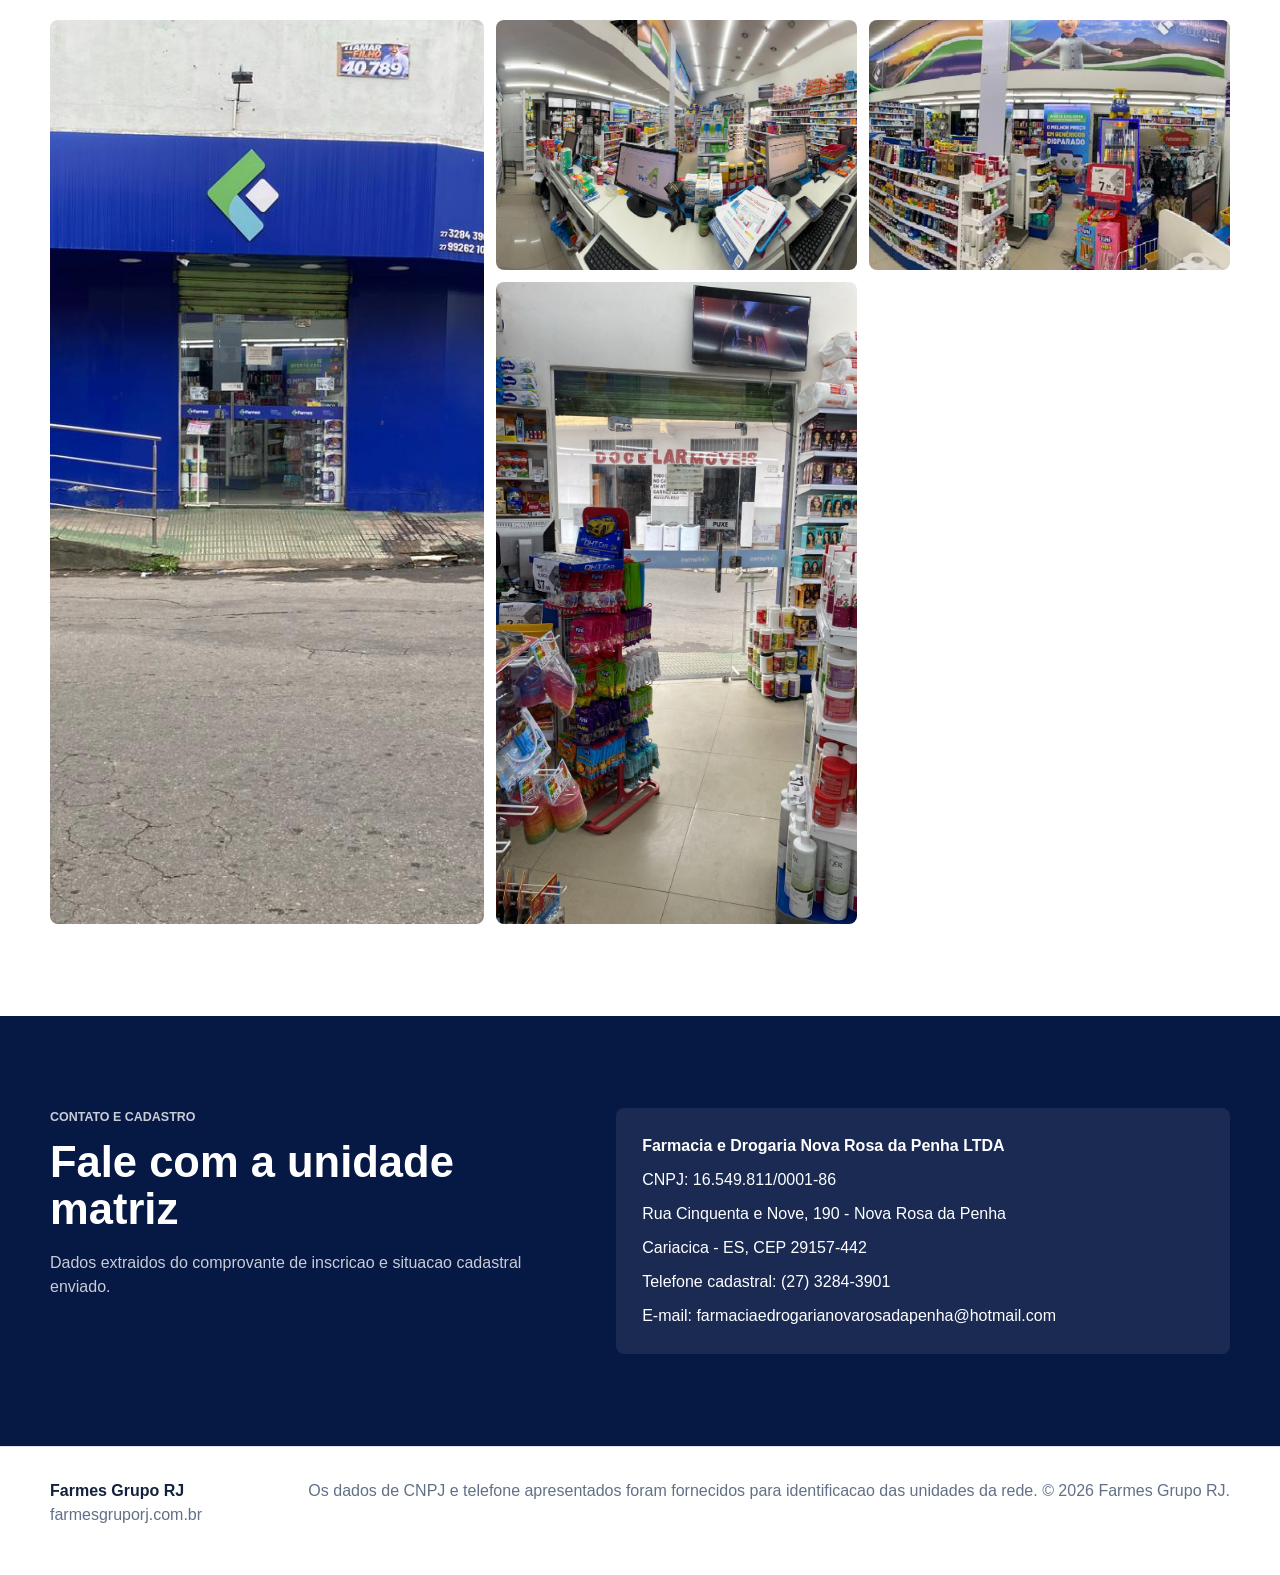
==== commit 925234e7: "atualiando dados" ====
--- a/index.html
+++ b/index.html
@@ -12,7 +12,7 @@
     <meta property="og:image" content="https://farmesgruporj.com.br/img/fachada-farmes-nova-rosa.jpg">
     <link rel="canonical" href="https://farmesgruporj.com.br/">
     <link rel="icon" href="img/favicon.svg" type="image/svg+xml">
-    <link rel="stylesheet" href="style.css?v=3">
+    <link rel="stylesheet" href="style.css?v=5">
   </head>
   <body>
     <header class="site-header" data-header>
--- a/style.css
+++ b/style.css
@@ -69,24 +69,10 @@
 }
 
 .brand-mark {
-  position: relative;
-  width: 38px;
-  height: 38px;
-  border-radius: 8px;
-  background: var(--green);
-  transform: rotate(45deg);
-}
-
-.brand-mark::after {
-  content: "";
-  position: absolute;
-  width: 18px;
-  height: 18px;
-  right: -4px;
-  bottom: 6px;
-  border-radius: 5px;
-  background: var(--blue);
-  border: 5px solid var(--white);
+  width: 44px;
+  height: 44px;
+  flex: 0 0 44px;
+  background: center / contain no-repeat url("data:image/svg+xml,%3Csvg xmlns='http://www.w3.org/2000/svg' viewBox='0 0 72 72'%3E%3Cpath d='M34.8 7.8c2.3-2.2 6-2.2 8.3.1l4.6 4.6c2.3 2.3 2.2 6-.1 8.3L24.8 43.2c-2.3 2.2-6 2.2-8.3-.1l-4.6-4.6c-2.3-2.3-2.2-6 .1-8.3L34.8 7.8Z' fill='%2377c957'/%3E%3Cpath d='M18.2 43.1c-2.3-2.3-2.3-6 0-8.3l4.6-4.6c2.3-2.3 6-2.3 8.3 0l16.5 16.5c2.3 2.3 2.3 6 0 8.3l-4.6 4.6c-2.3 2.3-6 2.3-8.3 0L18.2 43.1Z' fill='%238ec9ef'/%3E%3Cpath d='M50.2 24.9c1.3-1.3 3.3-1.3 4.6 0l8.3 8.3c1.3 1.3 1.3 3.3 0 4.6l-8.3 8.3c-1.3 1.3-3.3 1.3-4.6 0l-8.3-8.3c-1.3-1.3-1.3-3.3 0-4.6l8.3-8.3Z' fill='%23ffffff'/%3E%3C/svg%3E");
 }
 
 .brand strong,
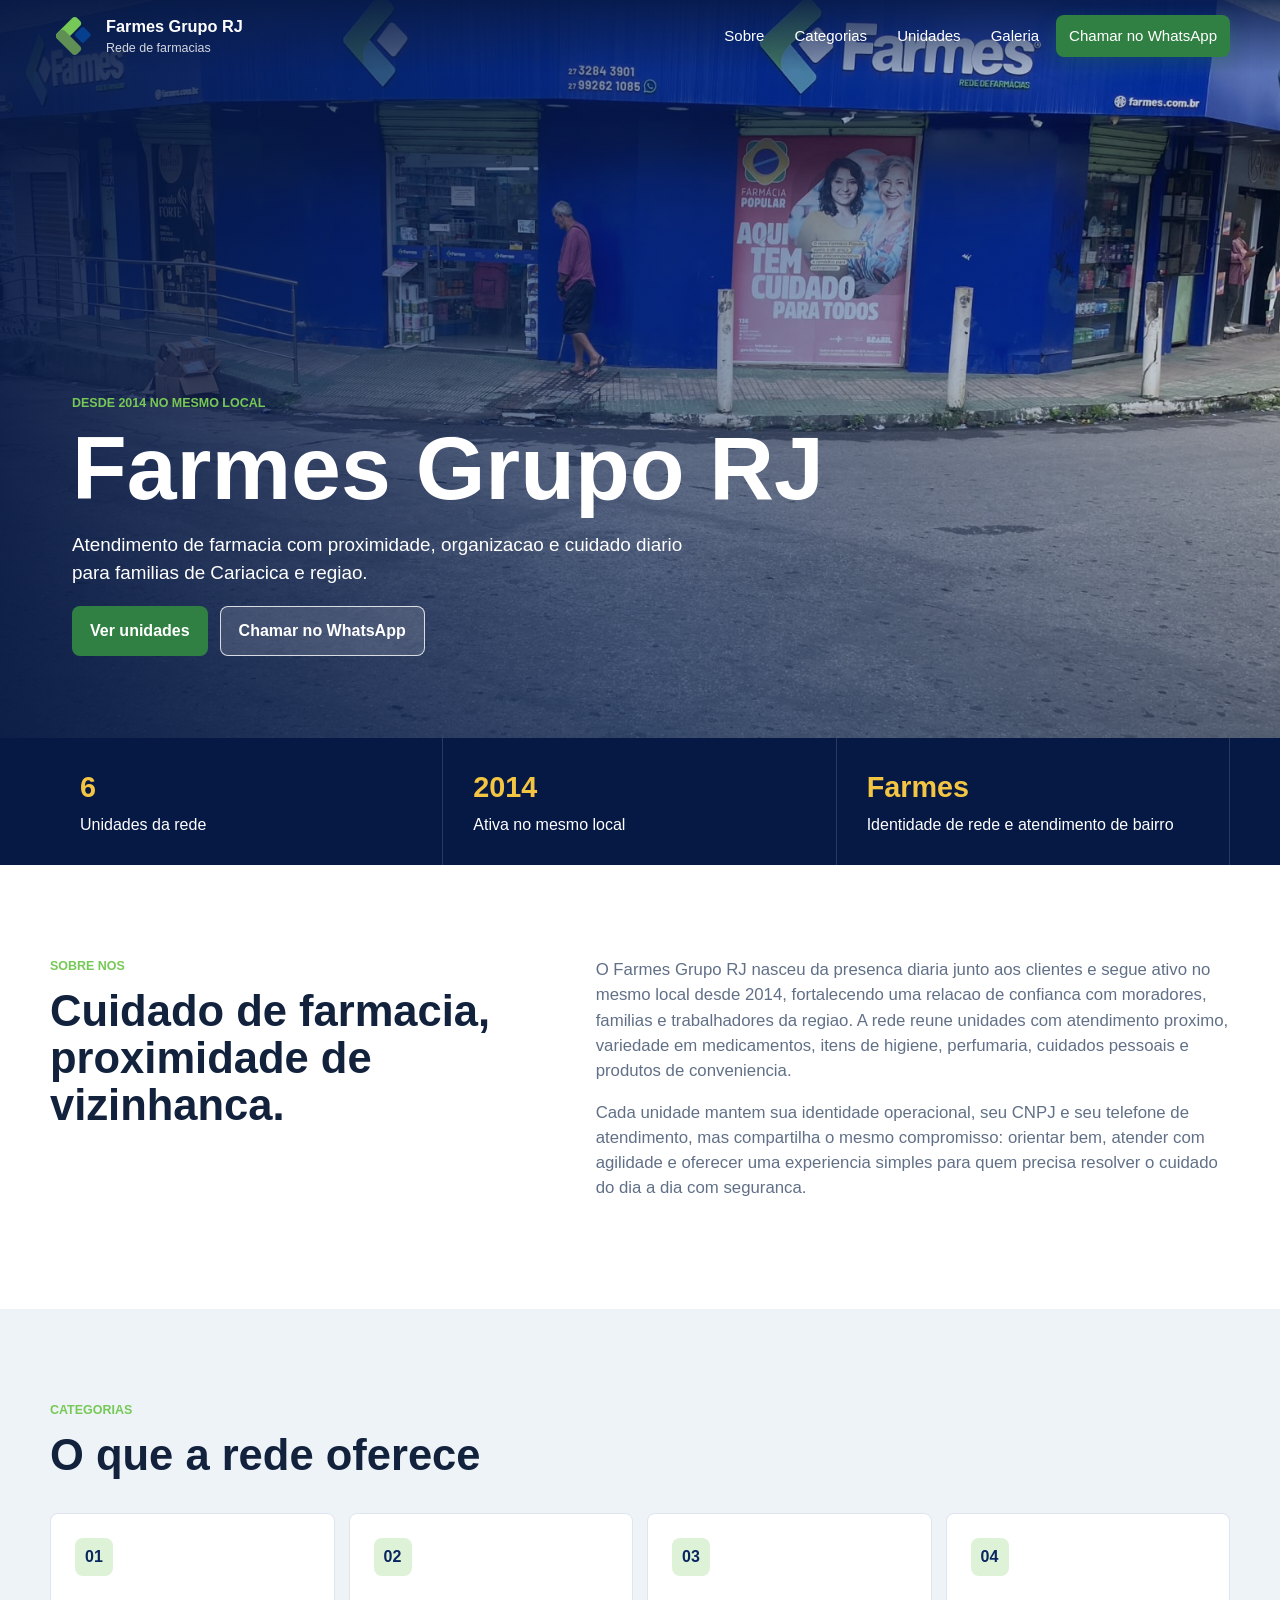
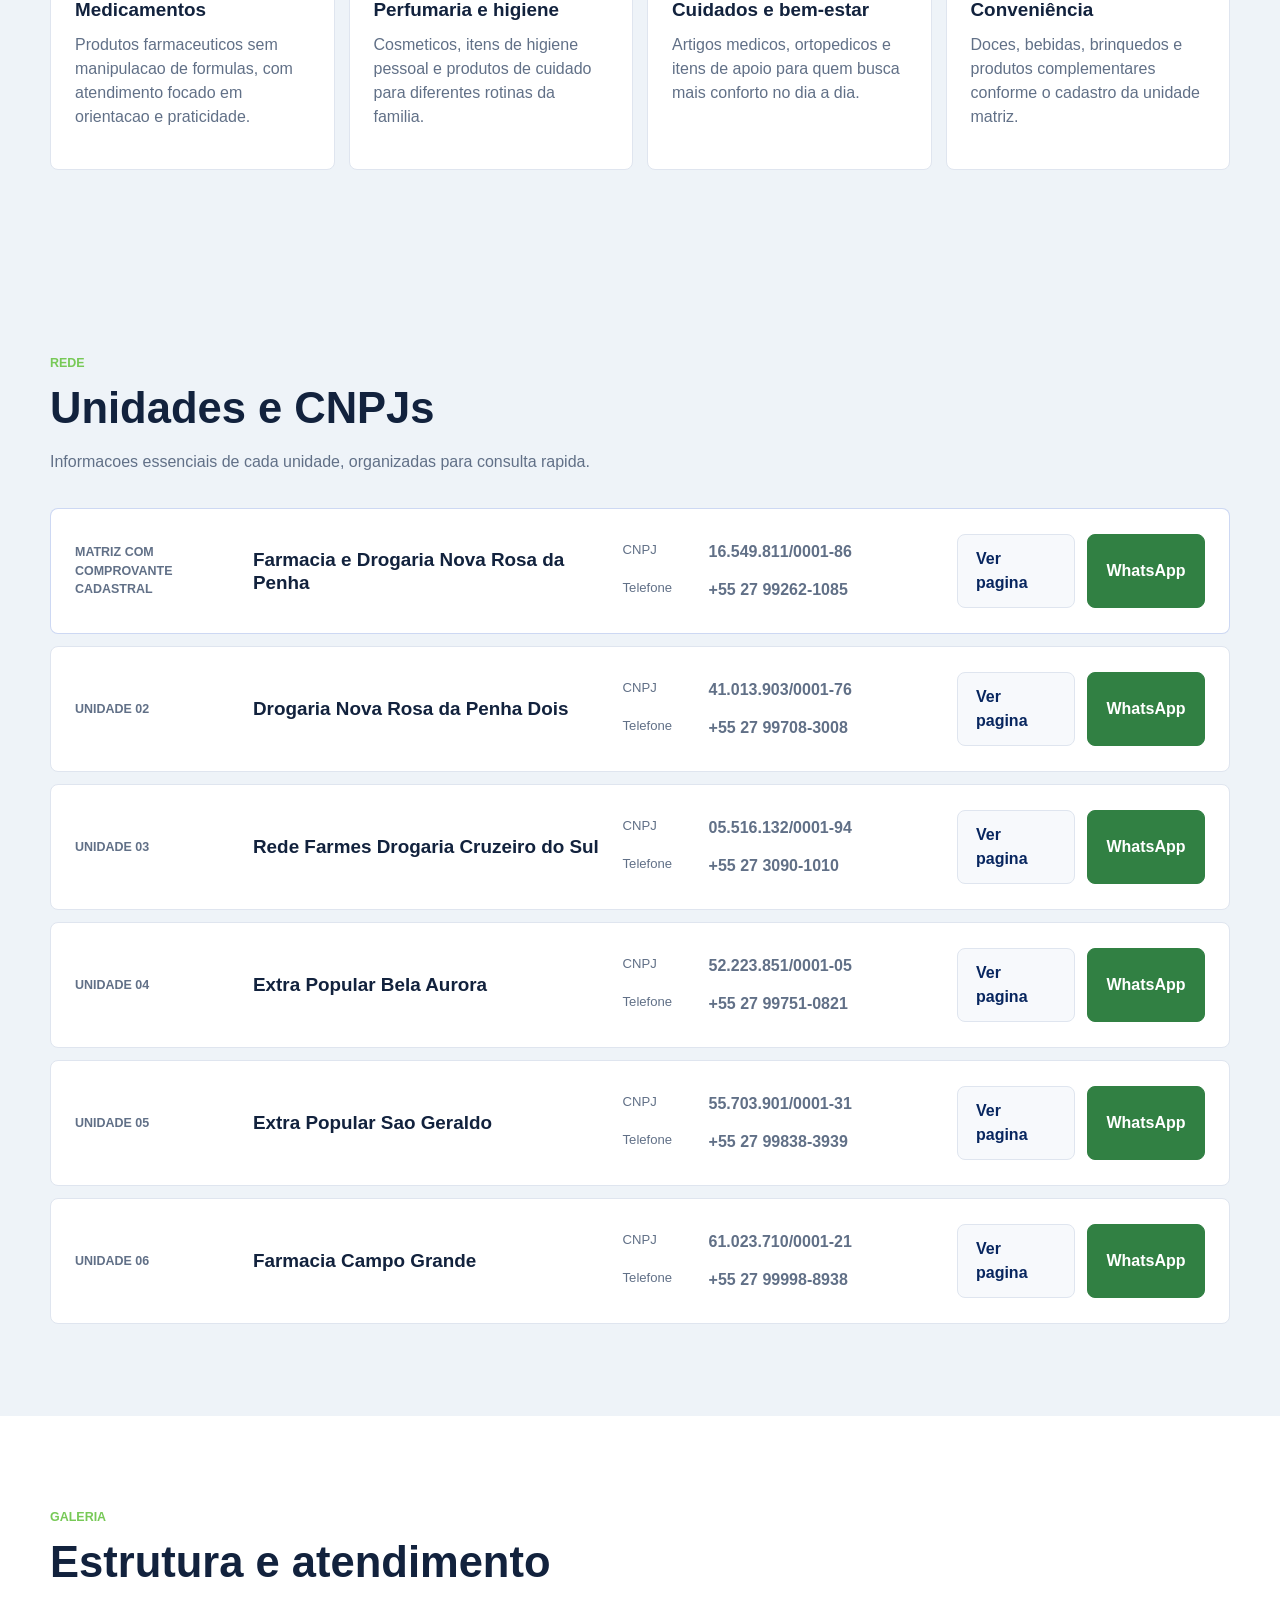
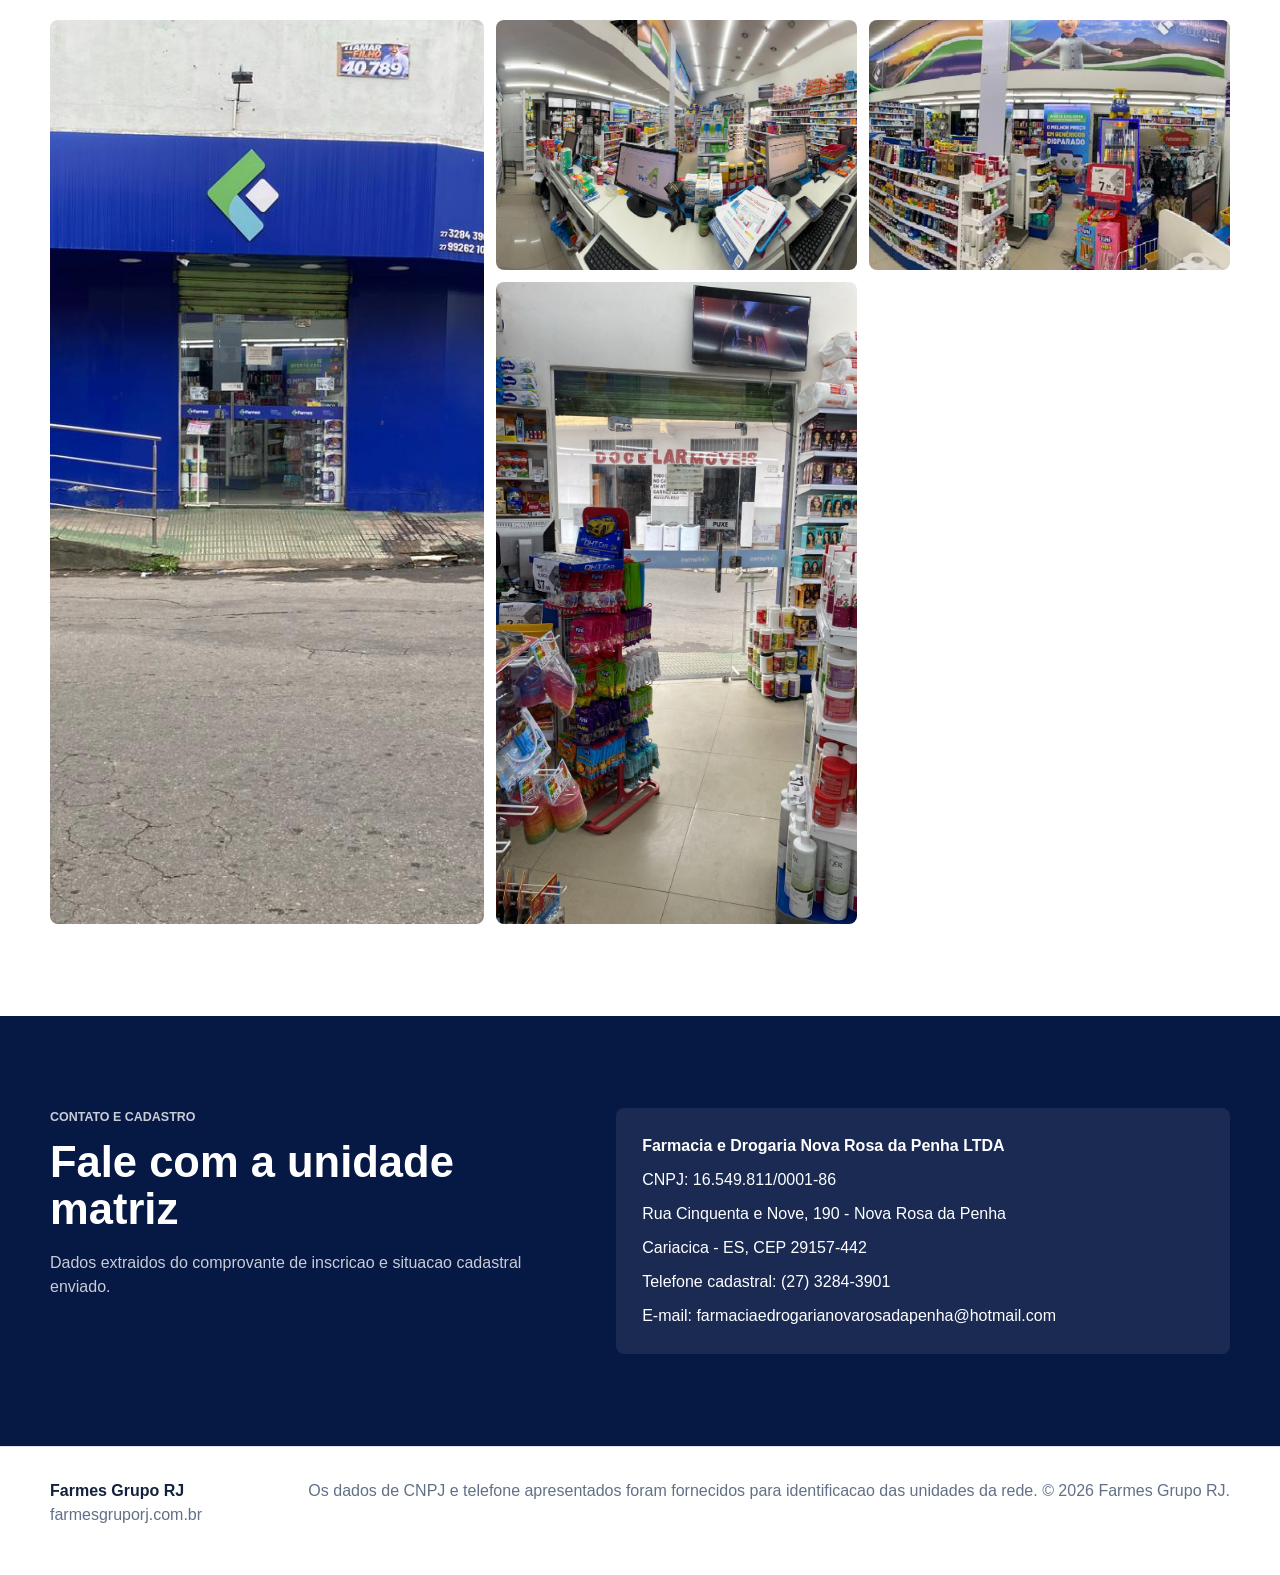
==== commit 72a154ad: "atualizando logo" ====
--- a/index.html
+++ b/index.html
@@ -12,7 +12,7 @@
     <meta property="og:image" content="https://farmesgruporj.com.br/img/fachada-farmes-nova-rosa.jpg">
     <link rel="canonical" href="https://farmesgruporj.com.br/">
     <link rel="icon" href="img/favicon.svg" type="image/svg+xml">
-    <link rel="stylesheet" href="style.css?v=5">
+    <link rel="stylesheet" href="style.css?v=9">
   </head>
   <body>
     <header class="site-header" data-header>
--- a/style.css
+++ b/style.css
@@ -51,6 +51,7 @@
   padding: 12px max(22px, calc((100vw - 1180px) / 2));
   color: var(--white);
   background: linear-gradient(180deg, rgba(6, 24, 68, 0.84), rgba(6, 24, 68, 0));
+  box-shadow: none;
   transition: background 180ms ease, box-shadow 180ms ease;
 }
 
@@ -65,14 +66,20 @@
   display: inline-flex;
   align-items: center;
   gap: 12px;
-  min-width: 210px;
+  min-width: 220px;
+}
+
+.brand-logo {
+  width: 205px;
+  height: auto;
+  object-fit: contain;
 }
 
 .brand-mark {
   width: 44px;
   height: 44px;
   flex: 0 0 44px;
-  background: center / contain no-repeat url("data:image/svg+xml,%3Csvg xmlns='http://www.w3.org/2000/svg' viewBox='0 0 72 72'%3E%3Cpath d='M34.8 7.8c2.3-2.2 6-2.2 8.3.1l4.6 4.6c2.3 2.3 2.2 6-.1 8.3L24.8 43.2c-2.3 2.2-6 2.2-8.3-.1l-4.6-4.6c-2.3-2.3-2.2-6 .1-8.3L34.8 7.8Z' fill='%2377c957'/%3E%3Cpath d='M18.2 43.1c-2.3-2.3-2.3-6 0-8.3l4.6-4.6c2.3-2.3 6-2.3 8.3 0l16.5 16.5c2.3 2.3 2.3 6 0 8.3l-4.6 4.6c-2.3 2.3-6 2.3-8.3 0L18.2 43.1Z' fill='%238ec9ef'/%3E%3Cpath d='M50.2 24.9c1.3-1.3 3.3-1.3 4.6 0l8.3 8.3c1.3 1.3 1.3 3.3 0 4.6l-8.3 8.3c-1.3 1.3-3.3 1.3-4.6 0l-8.3-8.3c-1.3-1.3-1.3-3.3 0-4.6l8.3-8.3Z' fill='%23ffffff'/%3E%3C/svg%3E");
+  background: center / contain no-repeat url("data:image/svg+xml,%3Csvg xmlns='http://www.w3.org/2000/svg' viewBox='0 0 72 72'%3E%3Cpath d='M36.5 6.5c2.2-2.2 5.8-2.2 8 0l4.9 4.9c2.2 2.2 2.2 5.8 0 8L24.3 44.5c-2.2 2.2-5.8 2.2-8 0l-4.9-4.9c-2.2-2.2-2.2-5.8 0-8L36.5 6.5Z' fill='%2377c957'/%3E%3Cpath d='M11.4 40.4c-2.2-2.2-2.2-5.8 0-8l4.9-4.9c2.2-2.2 5.8-2.2 8 0l25.1 25.1c2.2 2.2 2.2 5.8 0 8l-4.9 4.9c-2.2 2.2-5.8 2.2-8 0L11.4 40.4Z' fill='%235f8f55'/%3E%3Cpath d='M51.5 22.2c1.2-1.2 3.2-1.2 4.4 0l9.9 9.9c1.2 1.2 1.2 3.2 0 4.4l-9.9 9.9c-1.2 1.2-3.2 1.2-4.4 0l-9.9-9.9c-1.2-1.2-1.2-3.2 0-4.4l9.9-9.9Z' fill='%23073f8f'/%3E%3C/svg%3E");
 }
 
 .brand strong,
